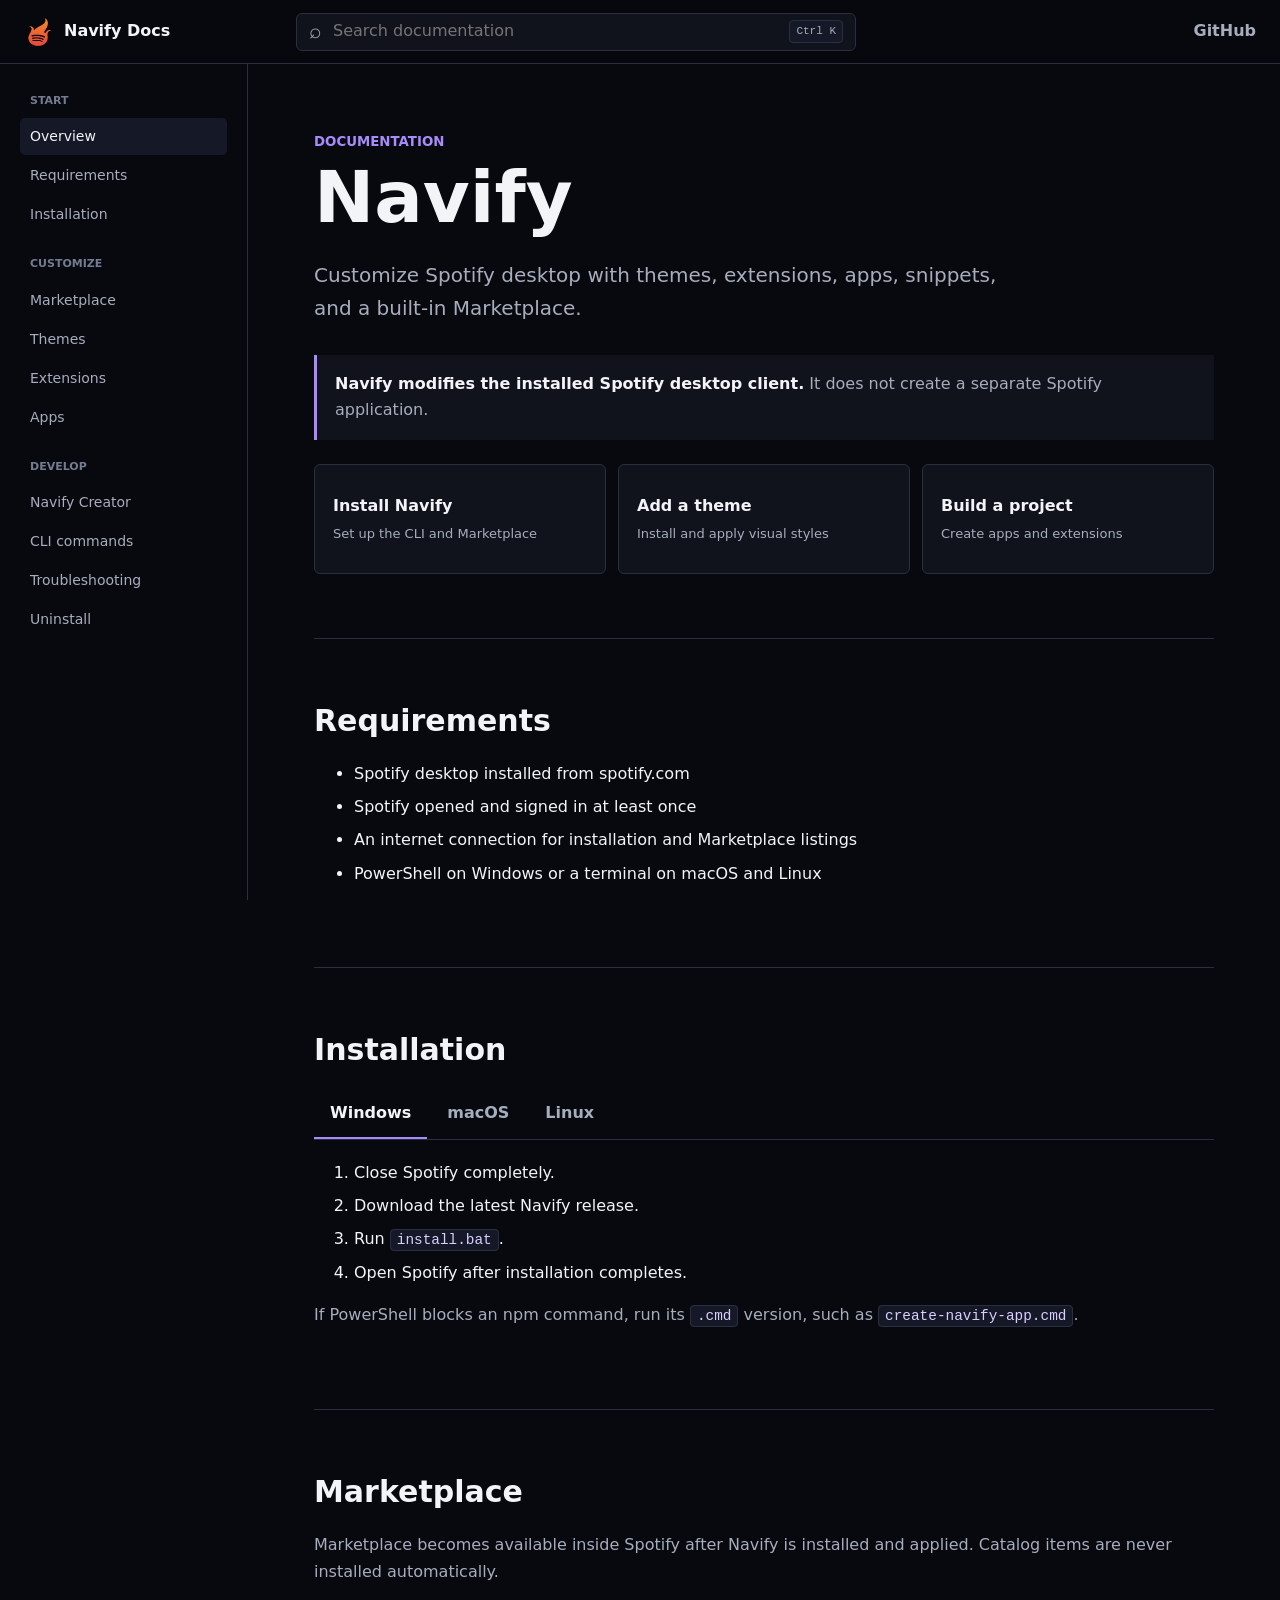
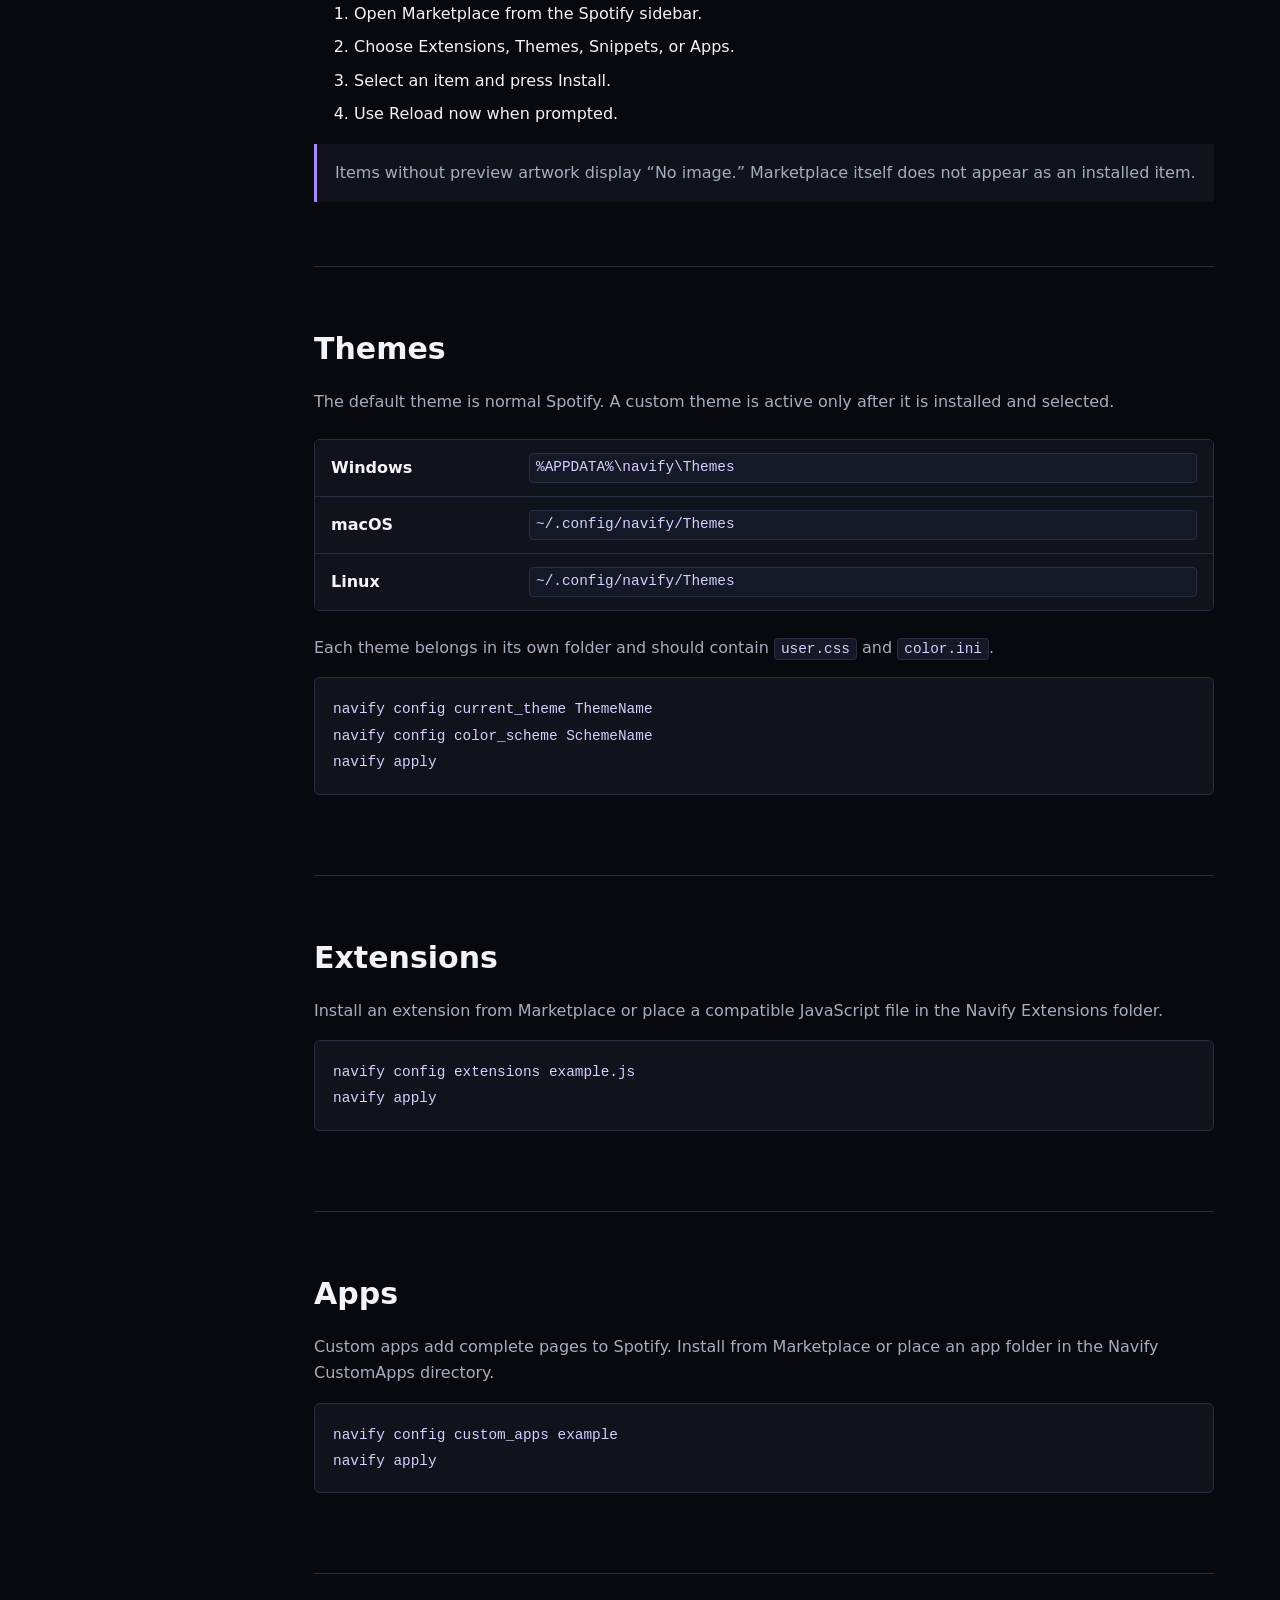
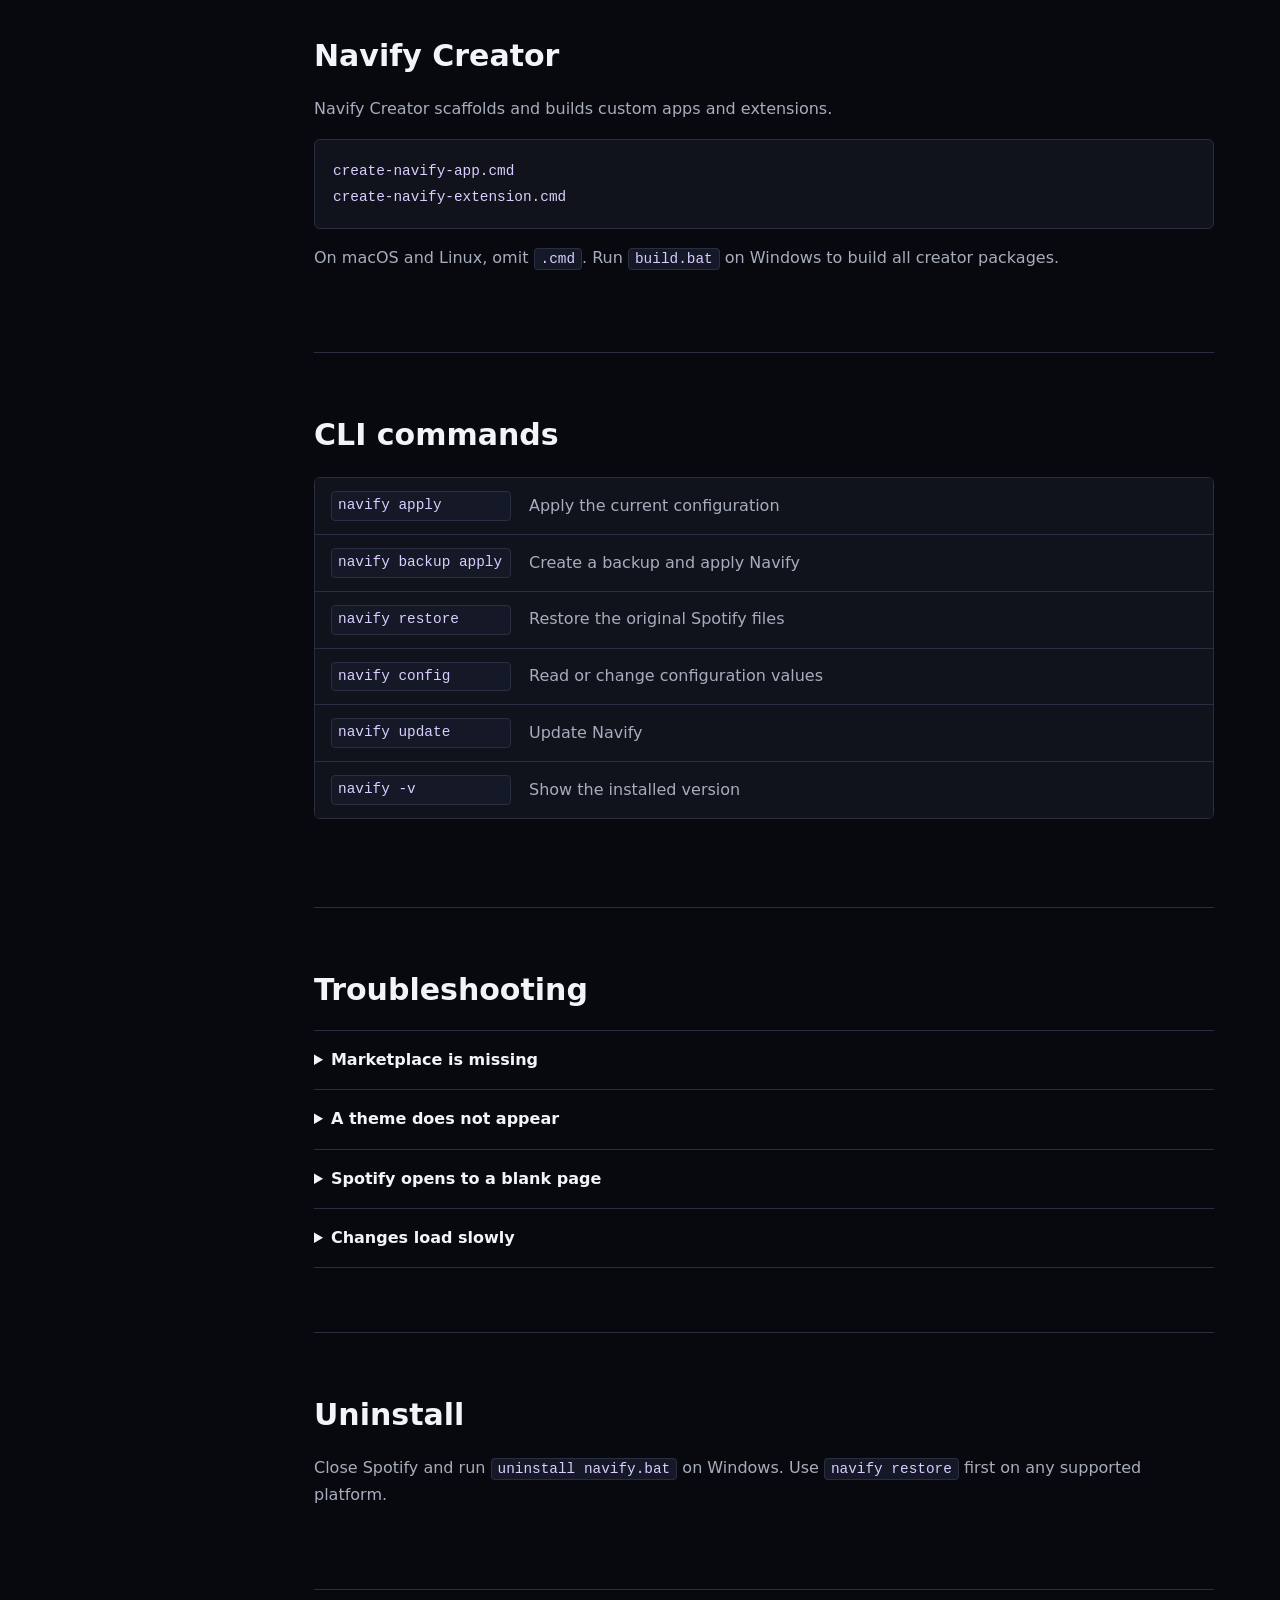
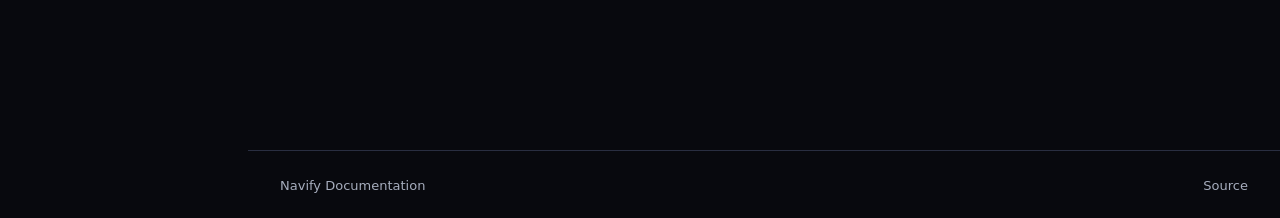
==== site/index.html @ 5b8eda57 "Initial Navify docs website" ====
<!doctype html>
<html lang="en">
<head>
  <meta charset="UTF-8">
  <meta name="viewport" content="width=device-width, initial-scale=1">
  <meta name="description" content="Official Navify documentation">
  <meta name="theme-color" content="#08090e">
  <title>Navify Docs</title>
  <link rel="icon" href="assets/logo.png">
  <link rel="stylesheet" href="styles.css">
  <script src="script.js" defer></script>
</head>
<body>
  <header>
    <button id="menu" aria-label="Open navigation" aria-expanded="false">☰</button>
    <a class="brand" href="#overview"><img src="assets/logo.png" alt="" width="30" height="30">Navify Docs</a>
    <label class="search"><span>⌕</span><input id="search" type="search" placeholder="Search documentation"><kbd>Ctrl K</kbd></label>
    <a class="github" href="https://github.com/Navify/navify-cli">GitHub</a>
  </header>
  <aside>
    <nav>
      <b>Start</b>
      <a href="#overview">Overview</a>
      <a href="#requirements">Requirements</a>
      <a href="#installation">Installation</a>
      <b>Customize</b>
      <a href="#marketplace">Marketplace</a>
      <a href="#themes">Themes</a>
      <a href="#extensions">Extensions</a>
      <a href="#apps">Apps</a>
      <b>Develop</b>
      <a href="#creator">Navify Creator</a>
      <a href="#commands">CLI commands</a>
      <a href="#troubleshooting">Troubleshooting</a>
      <a href="#uninstall">Uninstall</a>
    </nav>
  </aside>
  <main>
    <section id="overview" data-search="overview navify spotify customize introduction">
      <small>DOCUMENTATION</small>
      <h1>Navify</h1>
      <p class="lead">Customize Spotify desktop with themes, extensions, apps, snippets, and a built-in Marketplace.</p>
      <div class="note"><strong>Navify modifies the installed Spotify desktop client.</strong> It does not create a separate Spotify application.</div>
      <div class="quick">
        <a href="#installation"><strong>Install Navify</strong><span>Set up the CLI and Marketplace</span></a>
        <a href="#themes"><strong>Add a theme</strong><span>Install and apply visual styles</span></a>
        <a href="#creator"><strong>Build a project</strong><span>Create apps and extensions</span></a>
      </div>
    </section>
    <section id="requirements" data-search="requirements spotify desktop windows macos linux">
      <h2>Requirements</h2>
      <ul>
        <li>Spotify desktop installed from spotify.com</li>
        <li>Spotify opened and signed in at least once</li>
        <li>An internet connection for installation and Marketplace listings</li>
        <li>PowerShell on Windows or a terminal on macOS and Linux</li>
      </ul>
    </section>
    <section id="installation" data-search="installation setup windows macos linux powershell">
      <h2>Installation</h2>
      <div class="tabs">
        <div class="tab-buttons">
          <button class="active" data-tab="windows">Windows</button>
          <button data-tab="macos">macOS</button>
          <button data-tab="linux">Linux</button>
        </div>
        <div class="panel active" data-panel="windows">
          <ol><li>Close Spotify completely.</li><li>Download the latest Navify release.</li><li>Run <code>install.bat</code>.</li><li>Open Spotify after installation completes.</li></ol>
          <p>If PowerShell blocks an npm command, run its <code>.cmd</code> version, such as <code>create-navify-app.cmd</code>.</p>
        </div>
        <div class="panel" data-panel="macos">
          <ol><li>Close Spotify completely.</li><li>Open Terminal in the Navify folder.</li><li>Run <code>chmod +x install.sh</code>.</li><li>Run <code>./install.sh</code> and reopen Spotify.</li></ol>
        </div>
        <div class="panel" data-panel="linux">
          <ol><li>Close Spotify completely.</li><li>Open a terminal in the Navify folder.</li><li>Run <code>chmod +x install.sh</code>.</li><li>Run <code>./install.sh</code> and reopen Spotify.</li></ol>
        </div>
      </div>
    </section>
    <section id="marketplace" data-search="marketplace install themes snippets apps extensions reload">
      <h2>Marketplace</h2>
      <p>Marketplace becomes available inside Spotify after Navify is installed and applied. Catalog items are never installed automatically.</p>
      <ol><li>Open Marketplace from the Spotify sidebar.</li><li>Choose Extensions, Themes, Snippets, or Apps.</li><li>Select an item and press Install.</li><li>Use Reload now when prompted.</li></ol>
      <div class="note">Items without preview artwork display “No image.” Marketplace itself does not appear as an installed item.</div>
    </section>
    <section id="themes" data-search="themes folder path roaming config scheme apply default spotify">
      <h2>Themes</h2>
      <p>The default theme is normal Spotify. A custom theme is active only after it is installed and selected.</p>
      <div class="table">
        <div><strong>Windows</strong><code>%APPDATA%\navify\Themes</code></div>
        <div><strong>macOS</strong><code>~/.config/navify/Themes</code></div>
        <div><strong>Linux</strong><code>~/.config/navify/Themes</code></div>
      </div>
      <p>Each theme belongs in its own folder and should contain <code>user.css</code> and <code>color.ini</code>.</p>
      <pre><code>navify config current_theme ThemeName
navify config color_scheme SchemeName
navify apply</code></pre>
    </section>
    <section id="extensions" data-search="extensions javascript install config">
      <h2>Extensions</h2>
      <p>Install an extension from Marketplace or place a compatible JavaScript file in the Navify Extensions folder.</p>
      <pre><code>navify config extensions example.js
navify apply</code></pre>
    </section>
    <section id="apps" data-search="custom apps applications install marketplace folder">
      <h2>Apps</h2>
      <p>Custom apps add complete pages to Spotify. Install from Marketplace or place an app folder in the Navify CustomApps directory.</p>
      <pre><code>navify config custom_apps example
navify apply</code></pre>
    </section>
    <section id="creator" data-search="creator create app extension build bat npm">
      <h2>Navify Creator</h2>
      <p>Navify Creator scaffolds and builds custom apps and extensions.</p>
      <pre><code>create-navify-app.cmd
create-navify-extension.cmd</code></pre>
      <p>On macOS and Linux, omit <code>.cmd</code>. Run <code>build.bat</code> on Windows to build all creator packages.</p>
    </section>
    <section id="commands" data-search="commands cli apply backup restore config update">
      <h2>CLI commands</h2>
      <div class="table">
        <div><code>navify apply</code><span>Apply the current configuration</span></div>
        <div><code>navify backup apply</code><span>Create a backup and apply Navify</span></div>
        <div><code>navify restore</code><span>Restore the original Spotify files</span></div>
        <div><code>navify config</code><span>Read or change configuration values</span></div>
        <div><code>navify update</code><span>Update Navify</span></div>
        <div><code>navify -v</code><span>Show the installed version</span></div>
      </div>
    </section>
    <section id="troubleshooting" data-search="troubleshooting fix missing blank slow theme reload">
      <h2>Troubleshooting</h2>
      <details><summary>Marketplace is missing</summary><p>Close Spotify, run <code>marketplace.bat</code>, choose Enable, and reopen Spotify after Navify applies.</p></details>
      <details><summary>A theme does not appear</summary><p>Confirm it has its own folder containing <code>user.css</code> and <code>color.ini</code>, then reload Marketplace.</p></details>
      <details><summary>Spotify opens to a blank page</summary><p>Run <code>navify restore</code>, update Spotify, open it once, close it, and install Navify again.</p></details>
      <details><summary>Changes load slowly</summary><p>Disable unused apps, extensions, and animated themes, then apply Navify again.</p></details>
    </section>
    <section id="uninstall" data-search="uninstall remove restore">
      <h2>Uninstall</h2>
      <p>Close Spotify and run <code>uninstall navify.bat</code> on Windows. Use <code>navify restore</code> first on any supported platform.</p>
    </section>
    <div id="empty" hidden><h2>No results</h2><p>Try a different search term.</p></div>
  </main>
  <footer><span>Navify Documentation</span><a href="https://github.com/Navify/docs">Source</a></footer>
</body>
</html>
---- site/styles.css ----
:root{color-scheme:dark;--bg:#08090e;--panel:#10131c;--soft:#151927;--border:#292e41;--text:#f3f4f8;--muted:#a6adbd;--violet:#a78bfa;--blue:#60a5fa;--top:64px;--side:248px;font-family:Inter,ui-sans-serif,system-ui,-apple-system,"Segoe UI",sans-serif}
*{box-sizing:border-box}html{scroll-behavior:smooth;scroll-padding-top:96px}body{margin:0;background:var(--bg);color:var(--text);font-size:16px;line-height:1.65}a{color:inherit}
header{position:fixed;inset:0 0 auto;z-index:20;height:var(--top);display:grid;grid-template-columns:var(--side) minmax(240px,560px) auto;align-items:center;gap:24px;padding:0 24px;border-bottom:1px solid var(--border);background:rgba(8,9,14,.96)}
.brand{display:flex;align-items:center;gap:10px;font-weight:750;text-decoration:none}.brand img{border-radius:50%}.search{height:38px;display:flex;align-items:center;gap:9px;padding:0 12px;border:1px solid var(--border);border-radius:6px;background:var(--panel)}.search:focus-within{border-color:var(--violet)}.search input{min-width:0;flex:1;border:0;outline:0;color:var(--text);background:transparent;font:inherit}.search span{color:var(--muted);font-size:21px}kbd{padding:1px 6px;border:1px solid var(--border);border-radius:4px;color:var(--muted);background:var(--soft);font-size:11px}.github{justify-self:end;color:var(--muted);text-decoration:none;font-weight:650}.github:hover{color:var(--text)}#menu{display:none;width:38px;height:38px;border:1px solid var(--border);border-radius:6px;color:var(--text);background:var(--panel)}
aside{position:fixed;inset:var(--top) auto 0 0;width:var(--side);overflow-y:auto;padding:28px 20px;border-right:1px solid var(--border);background:var(--bg)}nav{display:grid;gap:2px}nav b{margin:20px 10px 6px;color:#747c91;font-size:11px;text-transform:uppercase}nav b:first-child{margin-top:0}nav a{padding:7px 10px;border-radius:5px;color:var(--muted);text-decoration:none;font-size:14px}nav a:hover,nav a.active{color:var(--text);background:var(--soft)}
main{width:min(900px,calc(100% - var(--side) - 48px));margin-left:max(calc(var(--side) + 24px),calc((100% + var(--side) - 900px)/2));padding:128px 0 96px}section{padding-bottom:64px;border-bottom:1px solid var(--border);margin-bottom:64px}section[hidden]{display:none}h1,h2{line-height:1.2;letter-spacing:0}h1{margin:0 0 18px;font-size:clamp(44px,7vw,72px)}h2{margin:0 0 22px;font-size:30px}p{color:var(--muted)}small{color:var(--violet);font-weight:750}.lead{max-width:720px;margin:8px 0 30px;font-size:20px}.note{padding:16px 18px;border-left:3px solid var(--violet);background:var(--panel);color:var(--muted)}.note strong{color:var(--text)}
.quick{display:grid;grid-template-columns:repeat(3,minmax(0,1fr));gap:12px;margin-top:24px}.quick a{min-height:110px;display:flex;flex-direction:column;justify-content:center;padding:18px;border:1px solid var(--border);border-radius:6px;background:var(--panel);text-decoration:none}.quick a:hover{border-color:var(--violet)}.quick span{margin-top:4px;color:var(--muted);font-size:13px}li{margin:7px 0}
.tab-buttons{display:flex;gap:4px;margin-bottom:20px;border-bottom:1px solid var(--border)}.tab-buttons button{padding:10px 16px;border:0;border-bottom:2px solid transparent;color:var(--muted);background:transparent;font:inherit;font-weight:650;cursor:pointer}.tab-buttons button.active{border-color:var(--violet);color:var(--text)}.panel{display:none}.panel.active{display:block}
code{padding:2px 6px;border:1px solid var(--border);border-radius:4px;color:#d9ceff;background:var(--soft);font-family:"Cascadia Code","SFMono-Regular",Consolas,monospace;font-size:.9em}pre{overflow-x:auto;padding:18px;border:1px solid var(--border);border-radius:6px;background:var(--panel)}pre code{padding:0;border:0;background:transparent}.table{display:grid;margin:24px 0;border:1px solid var(--border);border-radius:6px;overflow:hidden}.table div{display:grid;grid-template-columns:180px minmax(0,1fr);gap:18px;align-items:center;padding:13px 16px;background:var(--panel)}.table div+div{border-top:1px solid var(--border)}.table span{color:var(--muted)}details{border-top:1px solid var(--border)}details:last-of-type{border-bottom:1px solid var(--border)}summary{padding:16px 0;cursor:pointer;font-weight:650}details p{margin:0 0 18px}footer{display:flex;justify-content:space-between;margin-left:var(--side);padding:24px 32px;border-top:1px solid var(--border);color:var(--muted);font-size:13px}footer a{text-decoration:none}
@media(max-width:760px){header{grid-template-columns:auto 1fr;gap:12px;padding:0 14px}.brand,.github,.search kbd{display:none}#menu{display:block}.search{grid-column:2}aside{z-index:15;width:min(82vw,300px);transform:translateX(-100%);transition:transform .2s;box-shadow:12px 0 30px rgba(0,0,0,.35)}aside.open{transform:translateX(0)}main{width:min(100% - 30px,900px);margin:0 auto;padding-top:104px}.quick{grid-template-columns:1fr}.table div{grid-template-columns:1fr;gap:6px}footer{margin-left:0}}
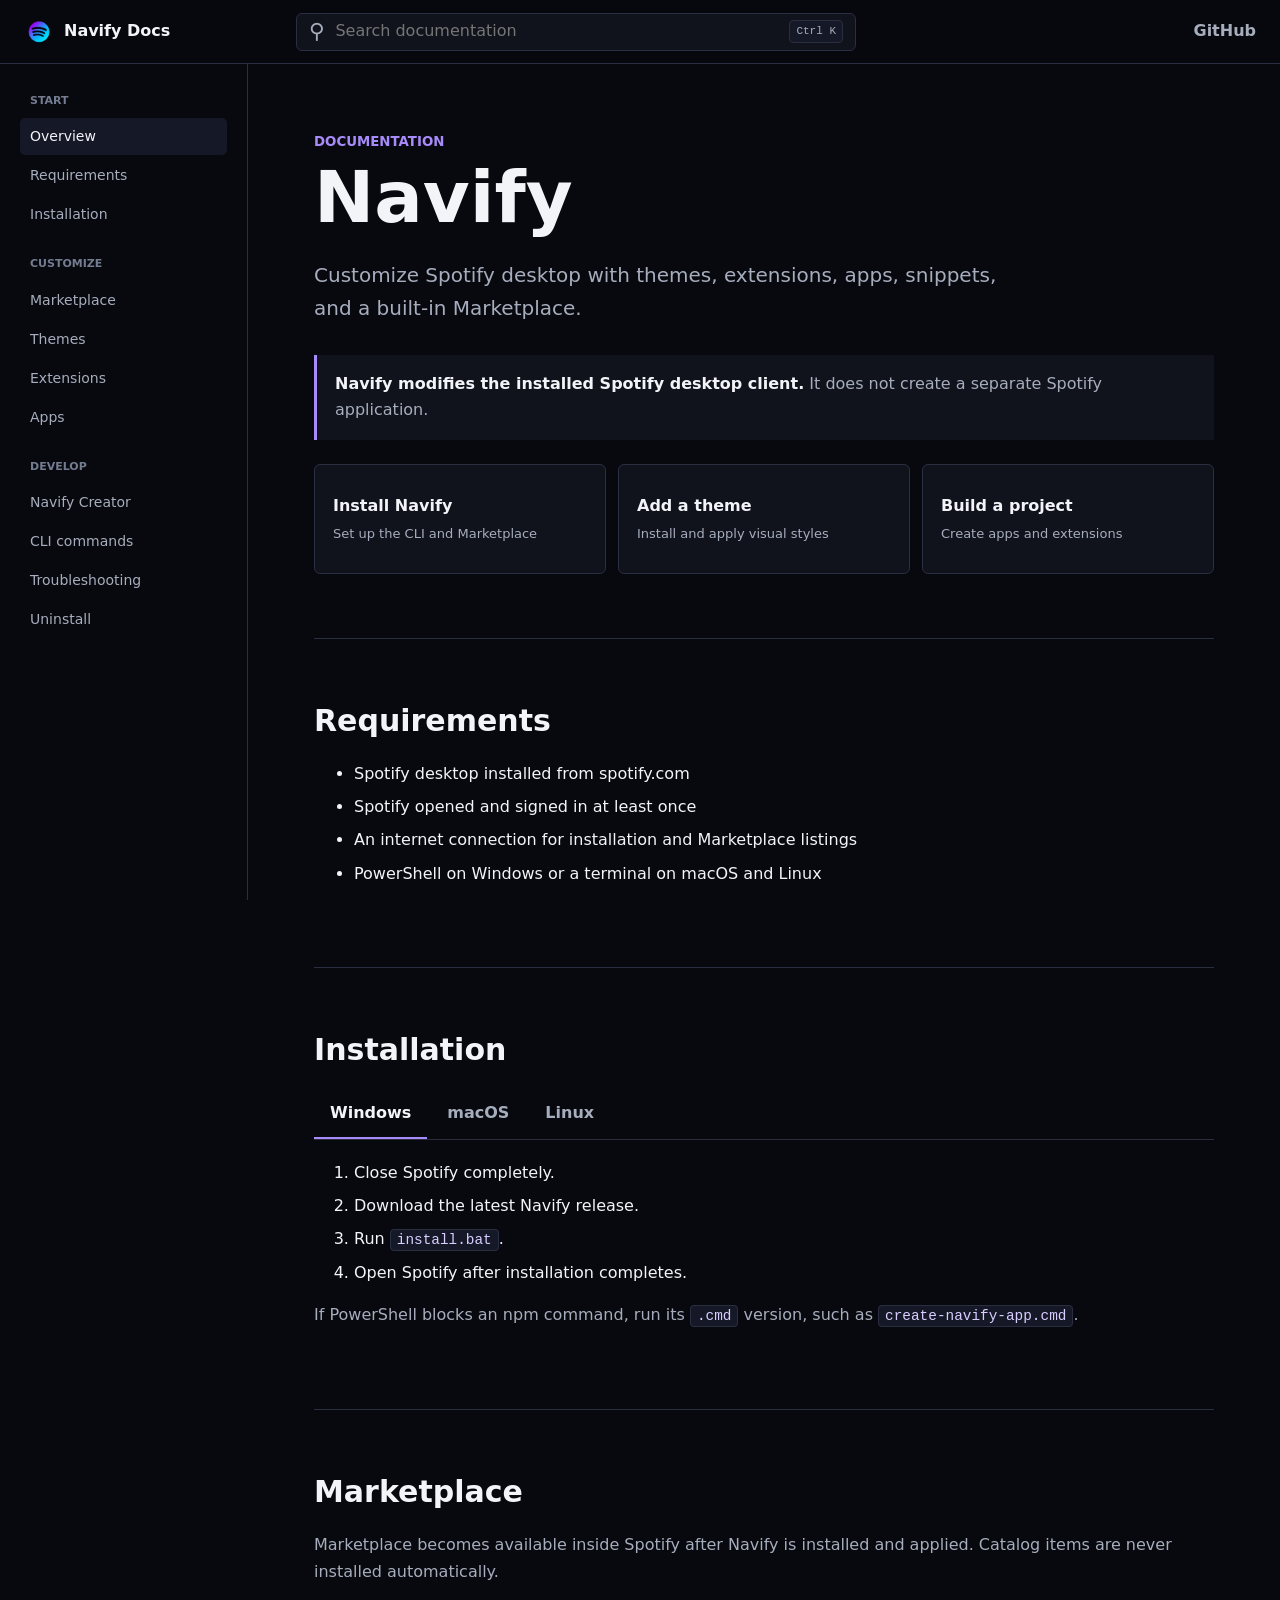
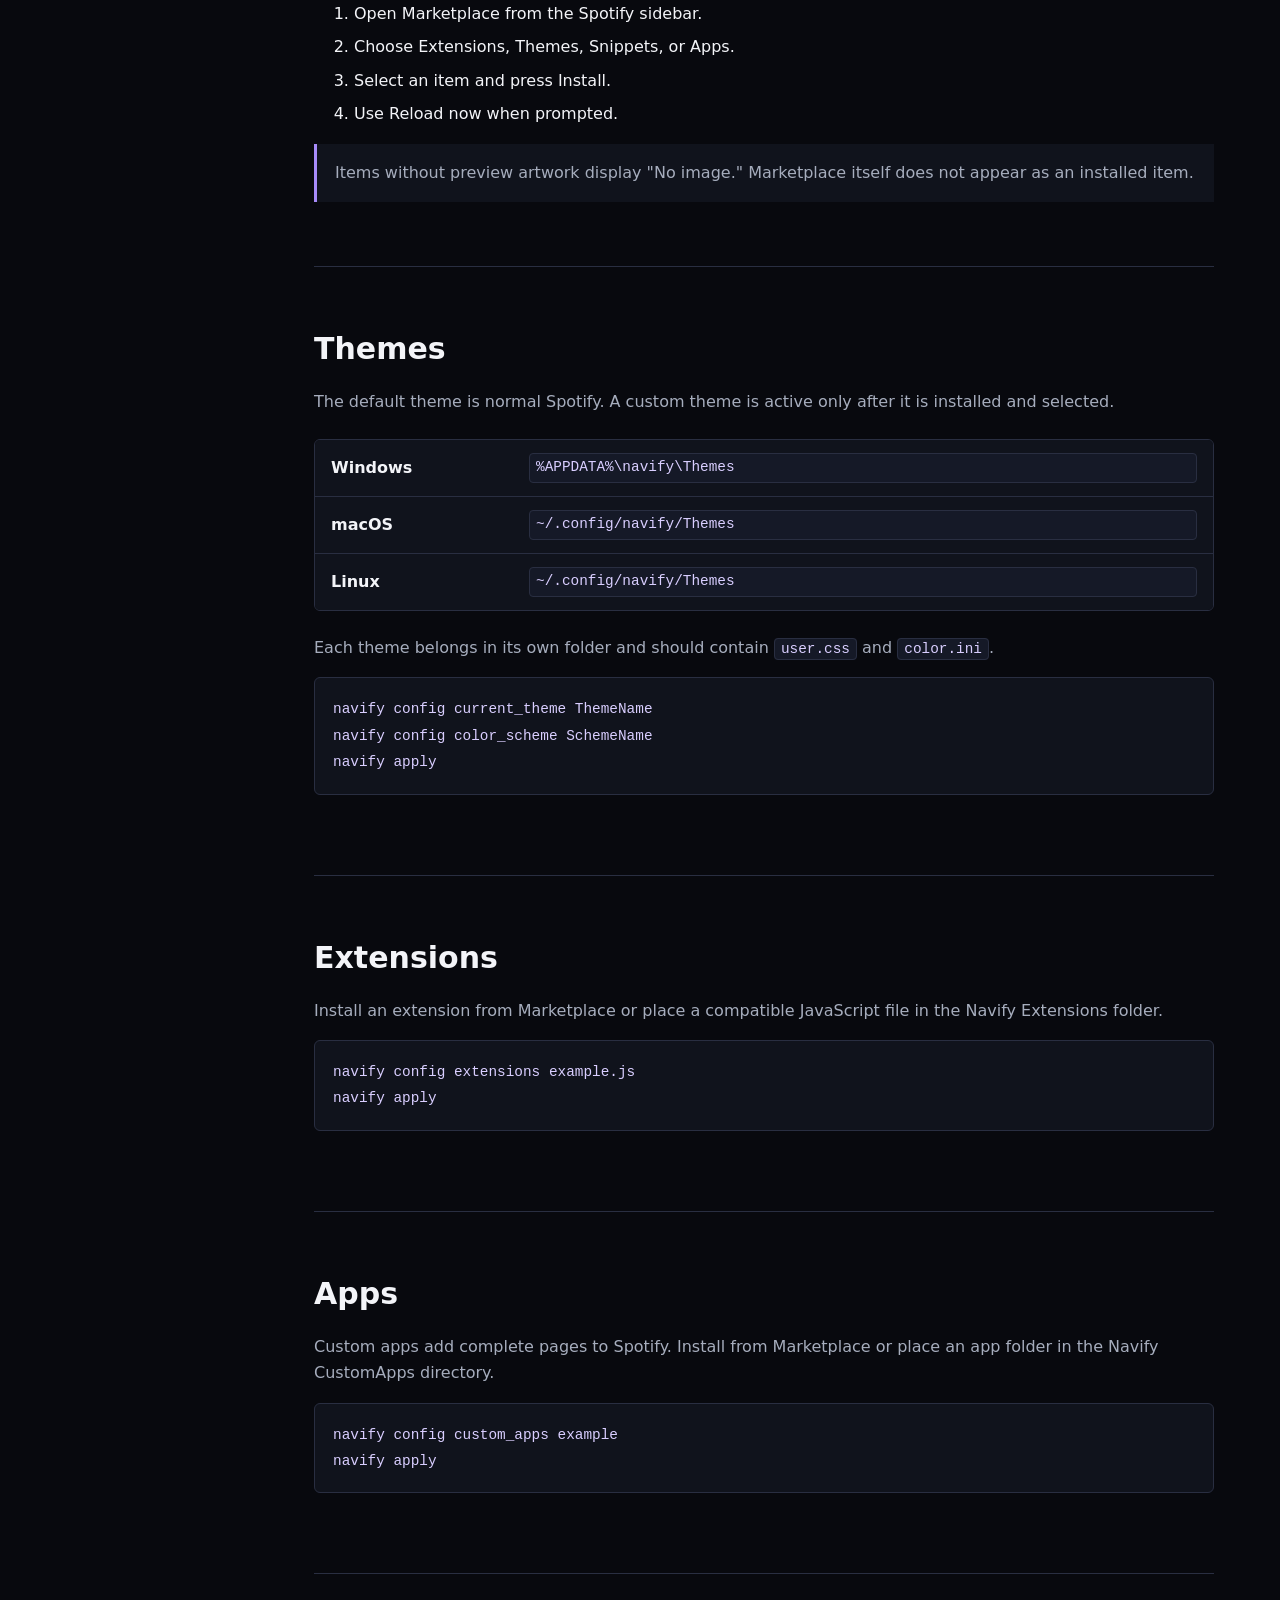
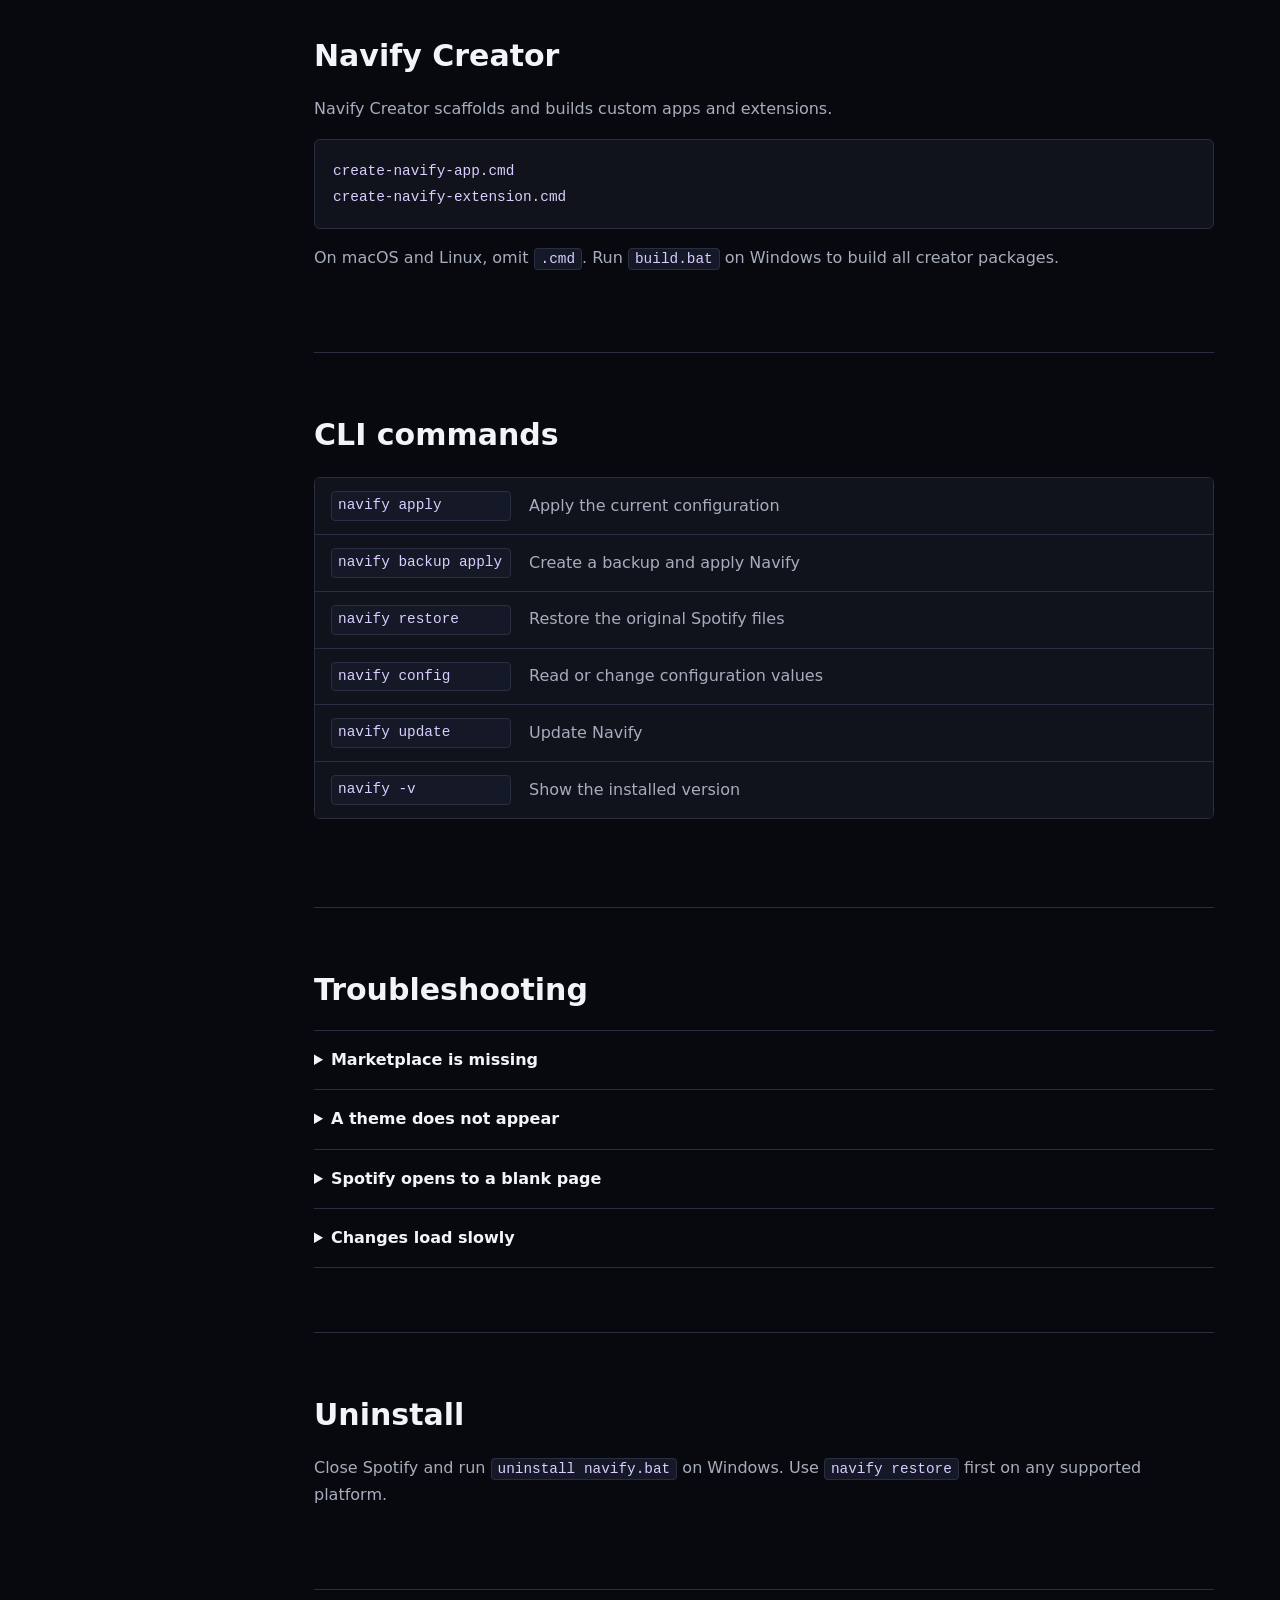
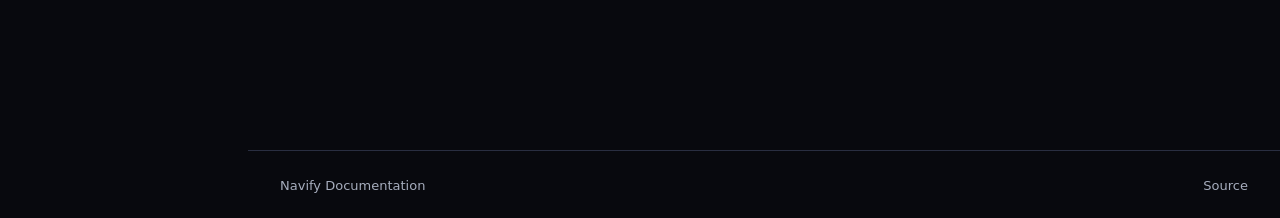
==== commit 98d81f96: "Standardize docs repository branding" ====
--- a/site/index.html
+++ b/site/index.html
@@ -12,9 +12,9 @@
 </head>
 <body>
   <header>
-    <button id="menu" aria-label="Open navigation" aria-expanded="false">☰</button>
+    <button id="menu" aria-label="Open navigation" aria-expanded="false">&#9776;</button>
     <a class="brand" href="#overview"><img src="assets/logo.png" alt="" width="30" height="30">Navify Docs</a>
-    <label class="search"><span>⌕</span><input id="search" type="search" placeholder="Search documentation"><kbd>Ctrl K</kbd></label>
+    <label class="search"><span>&#9906;</span><input id="search" type="search" placeholder="Search documentation"><kbd>Ctrl K</kbd></label>
     <a class="github" href="https://github.com/Navify/navify-cli">GitHub</a>
   </header>
   <aside>
@@ -80,7 +80,7 @@
       <h2>Marketplace</h2>
       <p>Marketplace becomes available inside Spotify after Navify is installed and applied. Catalog items are never installed automatically.</p>
       <ol><li>Open Marketplace from the Spotify sidebar.</li><li>Choose Extensions, Themes, Snippets, or Apps.</li><li>Select an item and press Install.</li><li>Use Reload now when prompted.</li></ol>
-      <div class="note">Items without preview artwork display “No image.” Marketplace itself does not appear as an installed item.</div>
+      <div class="note">Items without preview artwork display "No image." Marketplace itself does not appear as an installed item.</div>
     </section>
     <section id="themes" data-search="themes folder path roaming config scheme apply default spotify">
       <h2>Themes</h2>
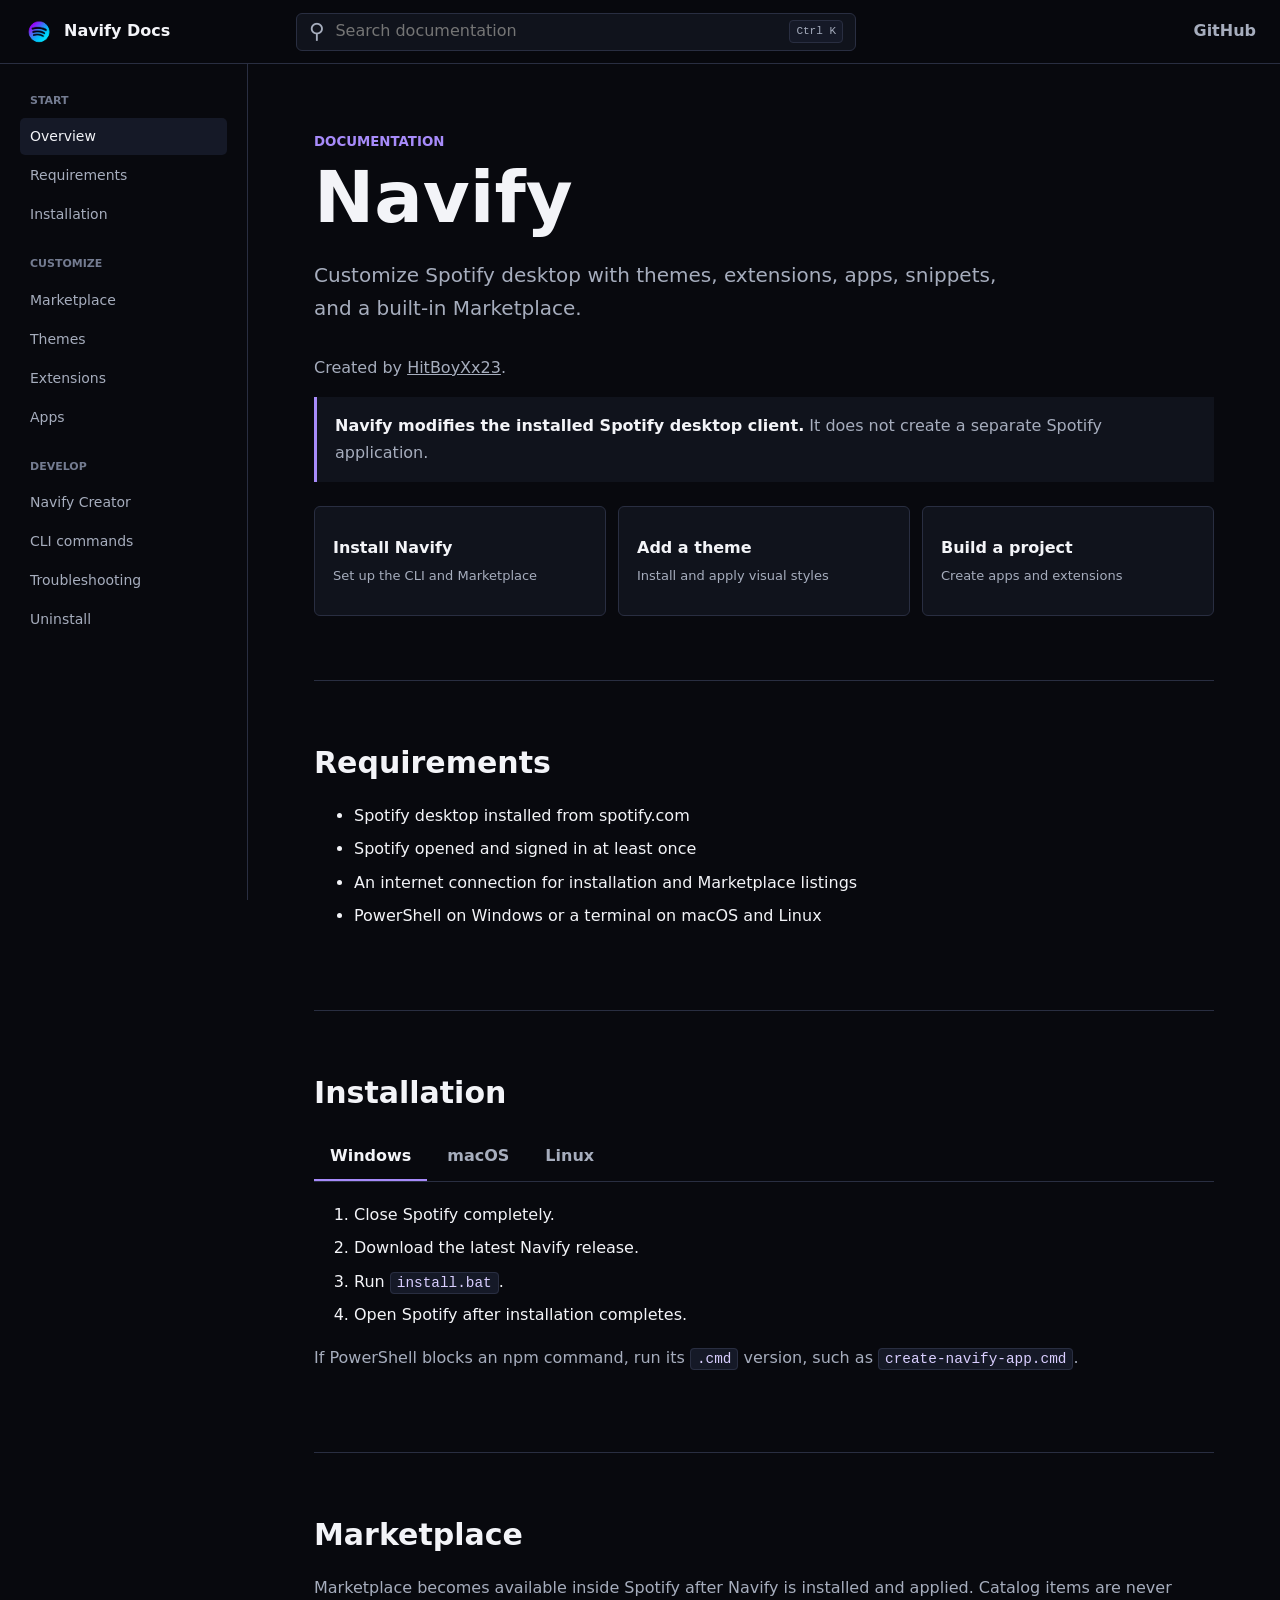
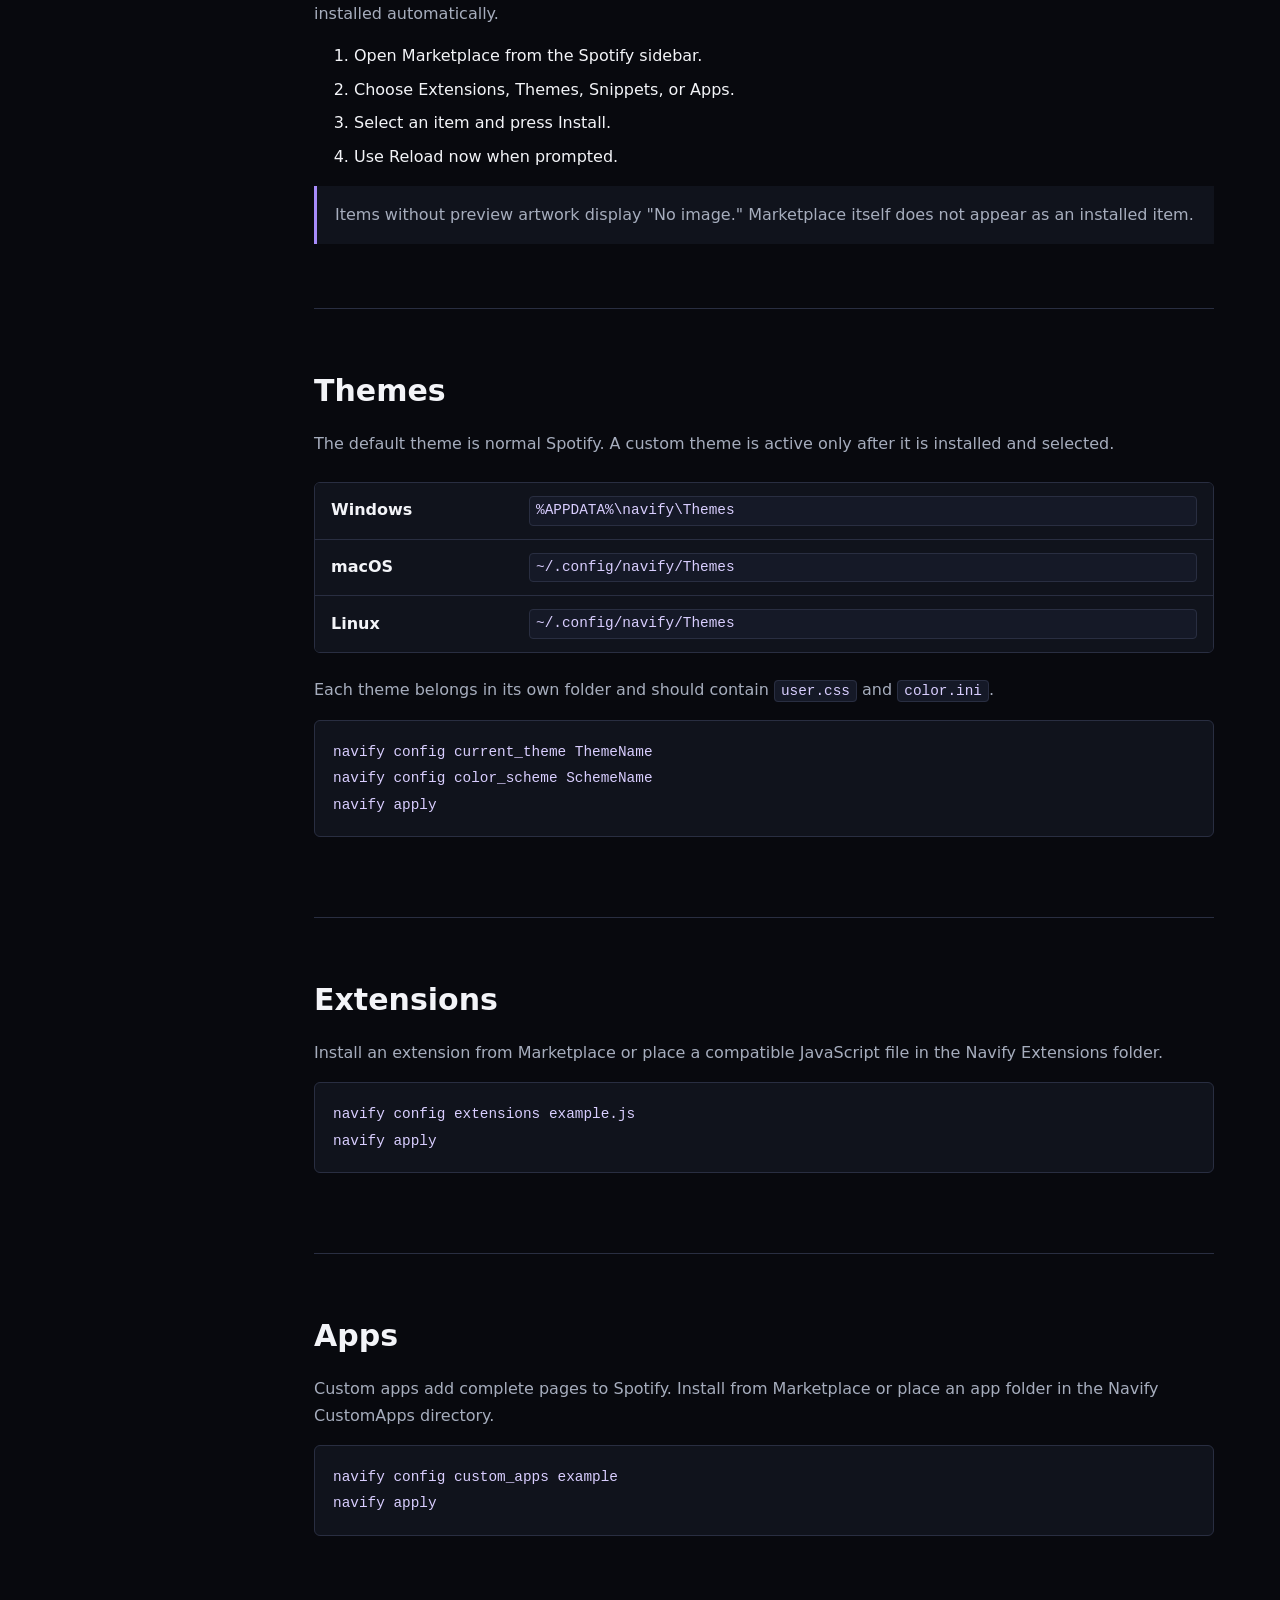
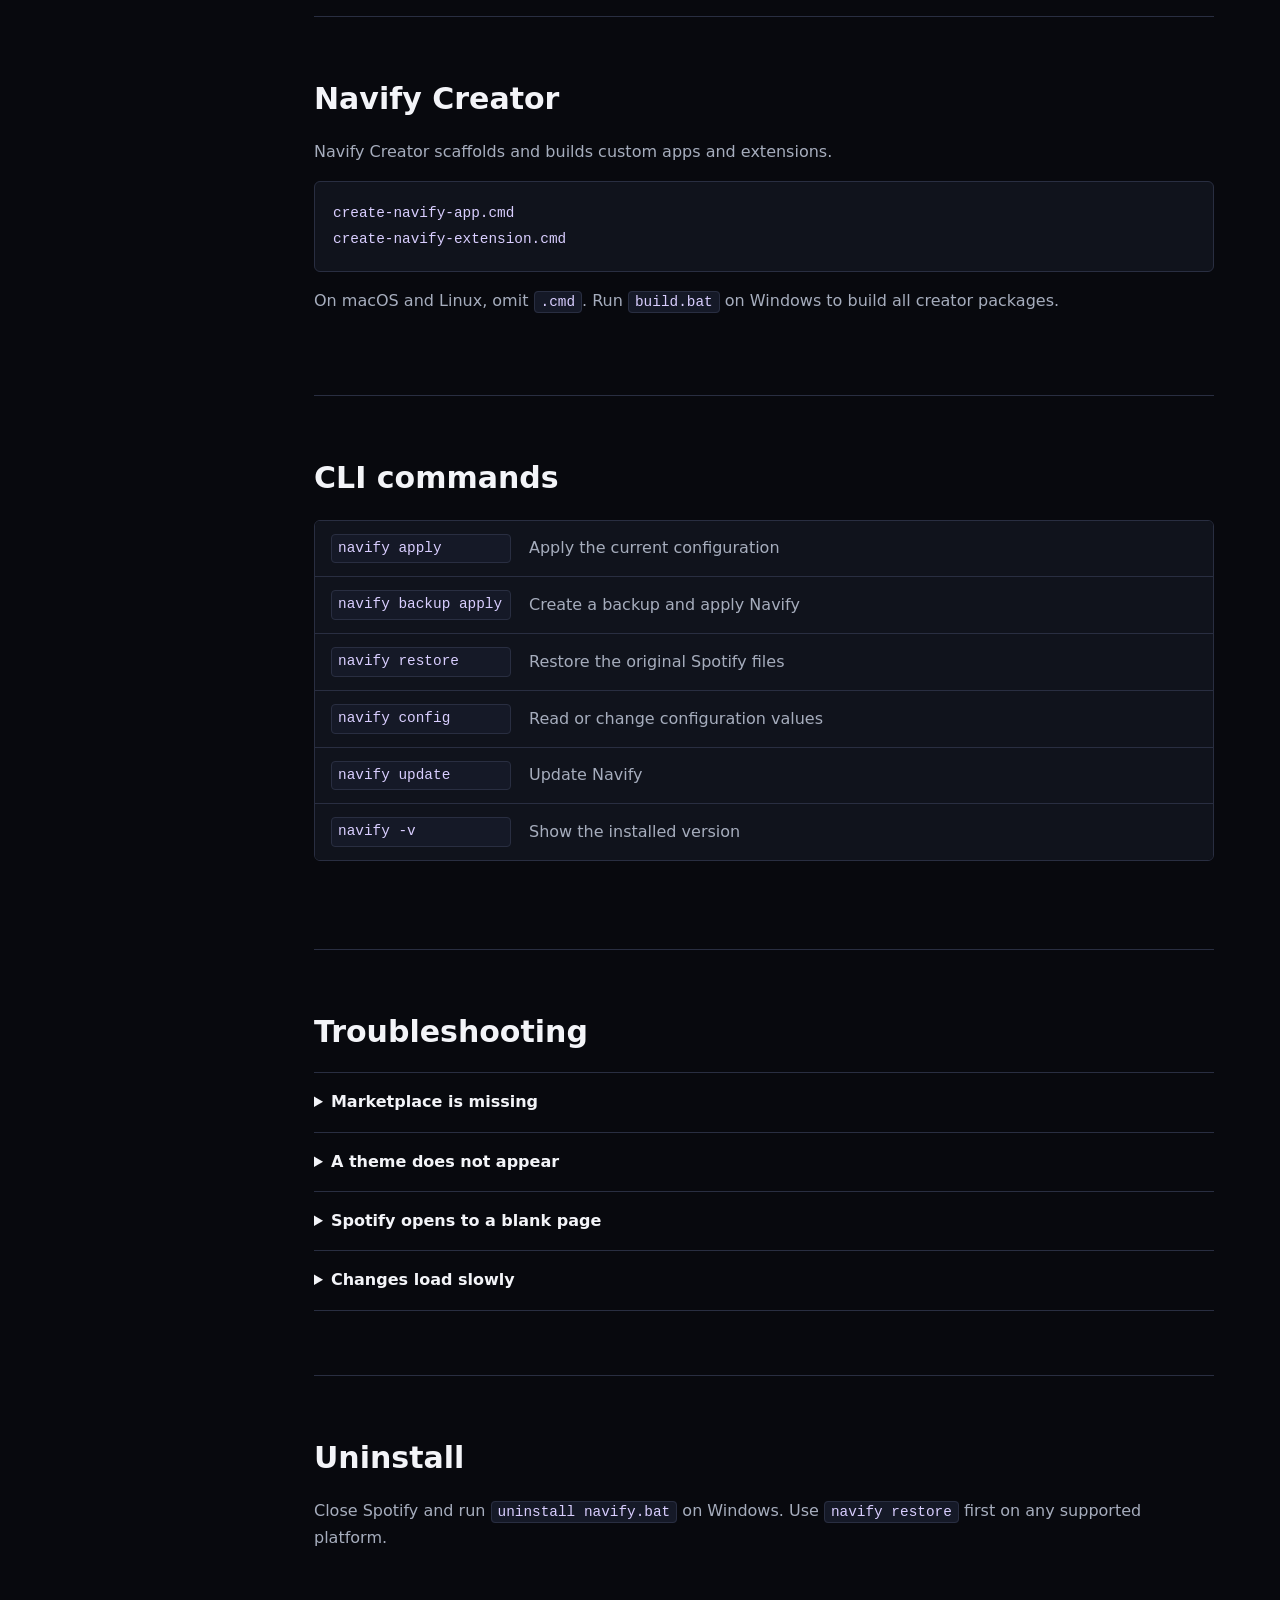
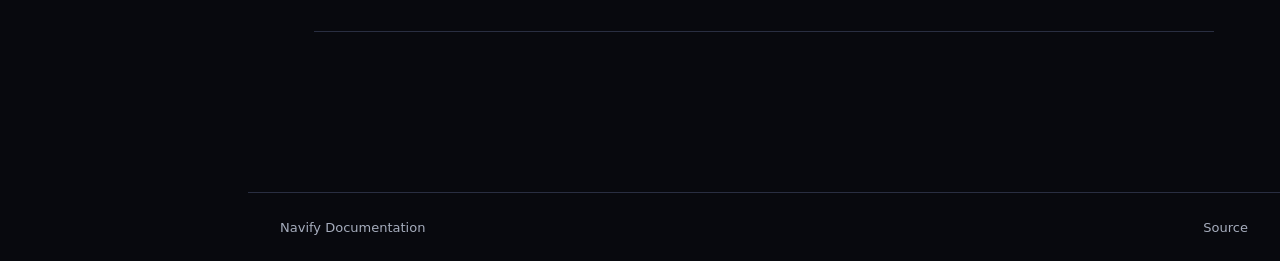
==== commit 7c39981a: "Add Navify creator attribution" ====
--- a/site/index.html
+++ b/site/index.html
@@ -40,6 +40,7 @@
       <small>DOCUMENTATION</small>
       <h1>Navify</h1>
       <p class="lead">Customize Spotify desktop with themes, extensions, apps, snippets, and a built-in Marketplace.</p>
+      <p>Created by <a href="https://github.com/HitBoyXx23">HitBoyXx23</a>.</p>
       <div class="note"><strong>Navify modifies the installed Spotify desktop client.</strong> It does not create a separate Spotify application.</div>
       <div class="quick">
         <a href="#installation"><strong>Install Navify</strong><span>Set up the CLI and Marketplace</span></a>
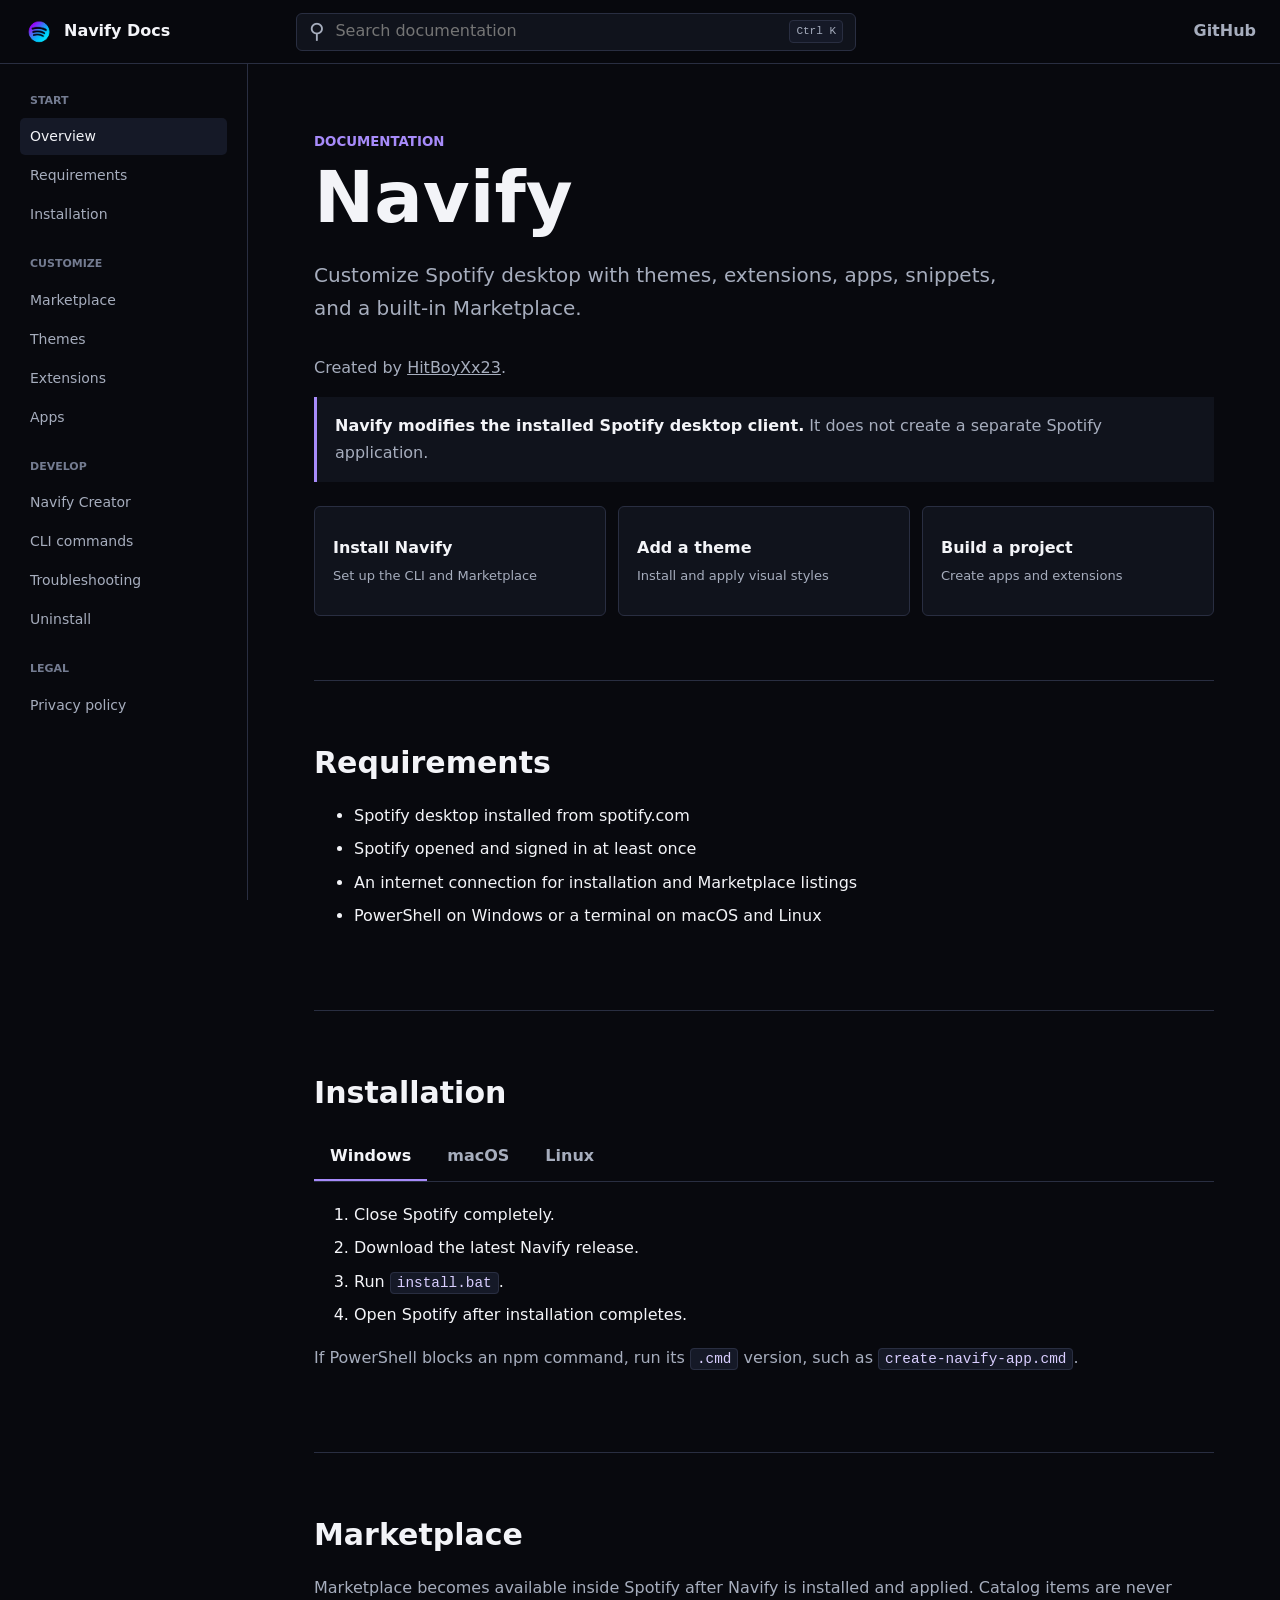
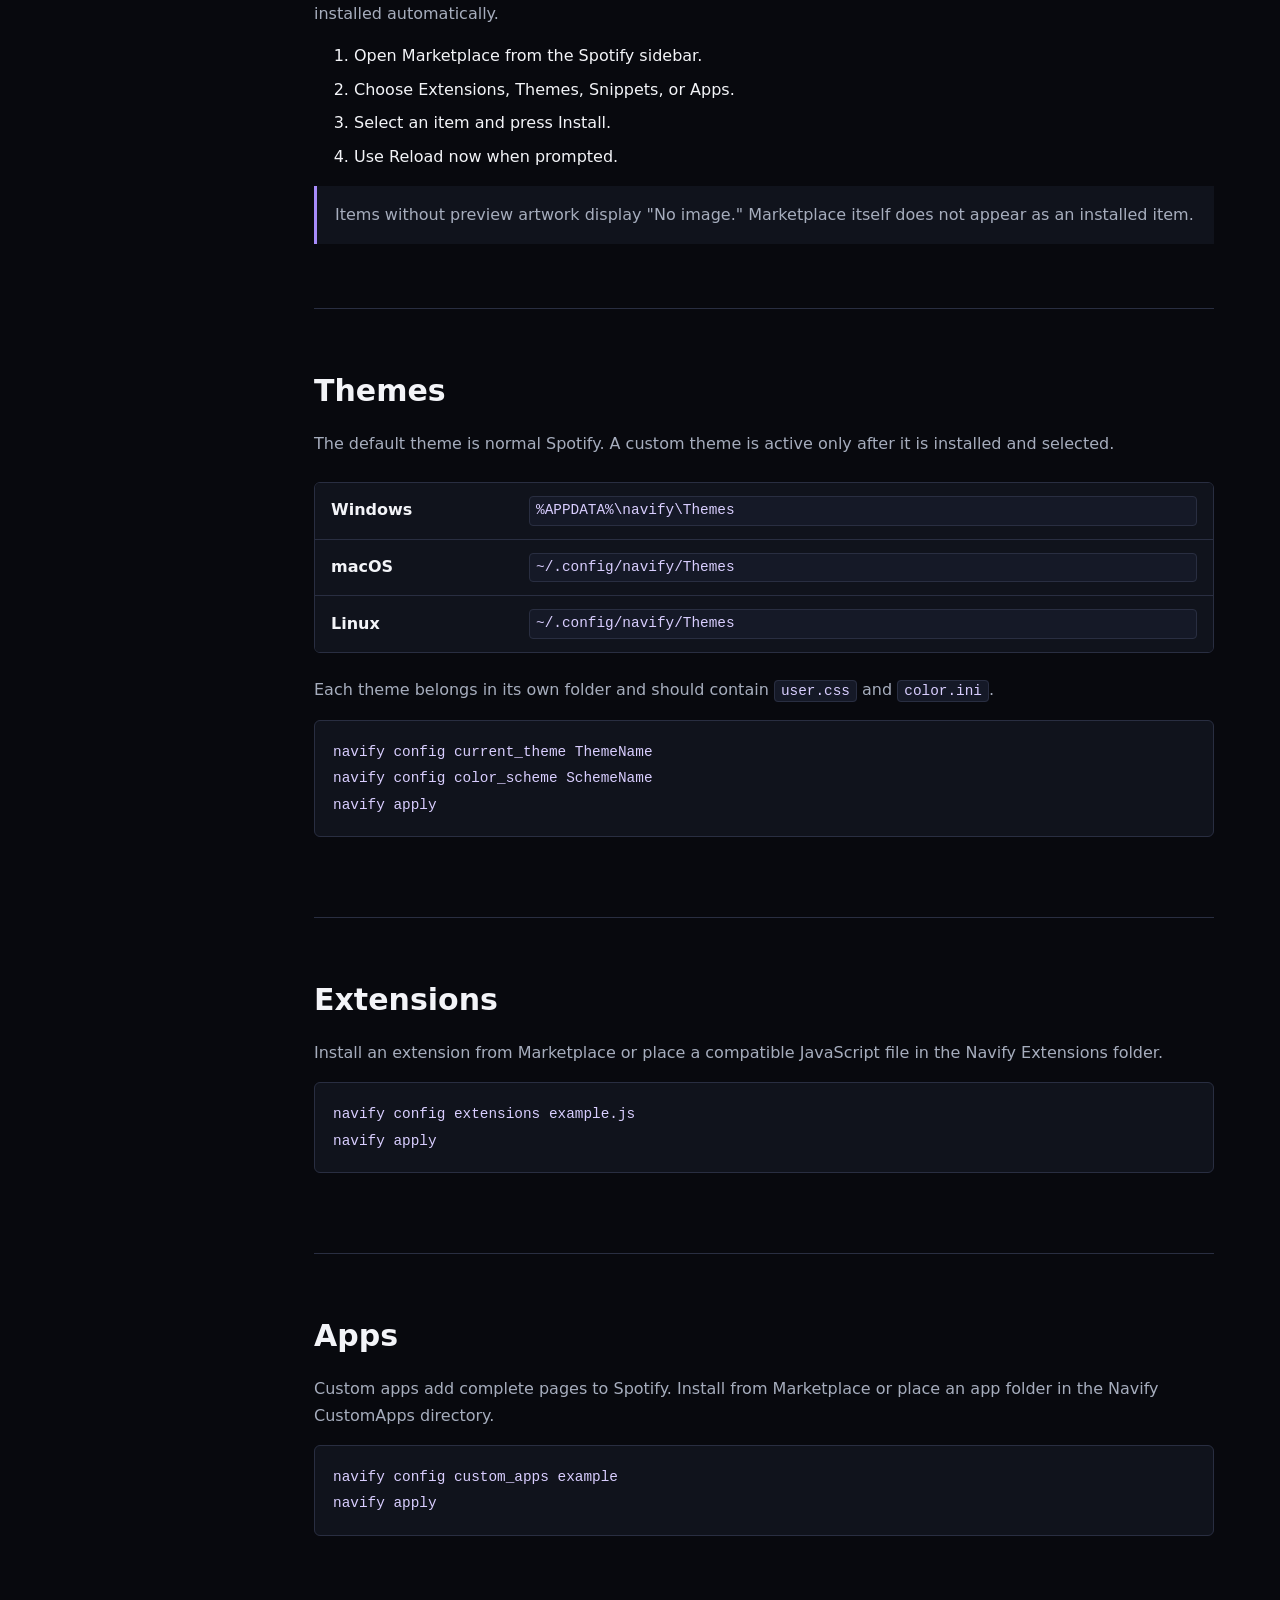
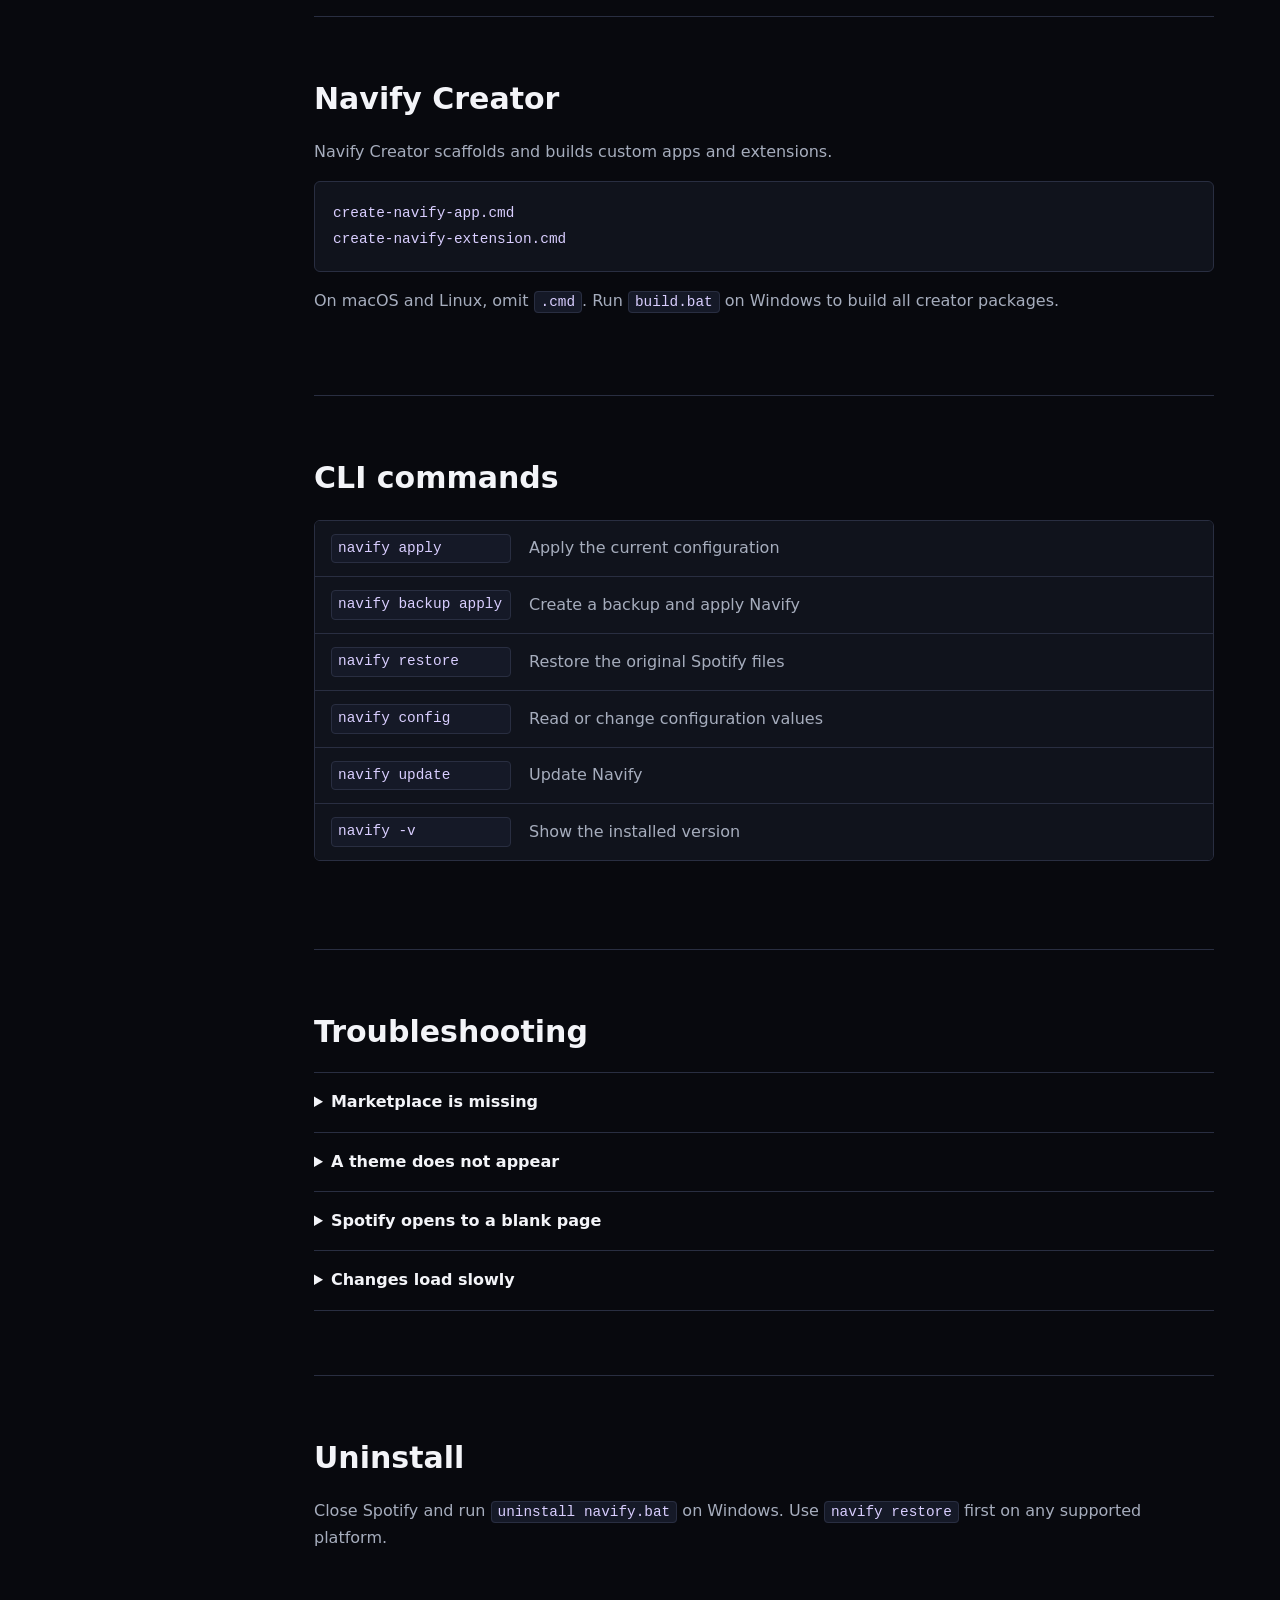
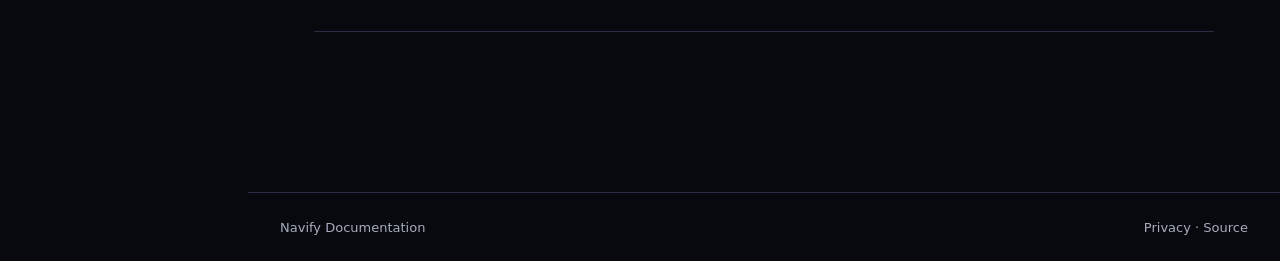
==== commit 318ff0a9: "Add browser extension privacy policy" ====
--- a/site/index.html
+++ b/site/index.html
@@ -33,6 +33,8 @@
       <a href="#commands">CLI commands</a>
       <a href="#troubleshooting">Troubleshooting</a>
       <a href="#uninstall">Uninstall</a>
+      <b>Legal</b>
+      <a href="privacy.html">Privacy policy</a>
     </nav>
   </aside>
   <main>
@@ -139,6 +141,6 @@
     </section>
     <div id="empty" hidden><h2>No results</h2><p>Try a different search term.</p></div>
   </main>
-  <footer><span>Navify Documentation</span><a href="https://github.com/Navify/docs">Source</a></footer>
+  <footer><span>Navify Documentation</span><span><a href="privacy.html">Privacy</a> &middot; <a href="https://github.com/Navify/docs">Source</a></span></footer>
 </body>
 </html>
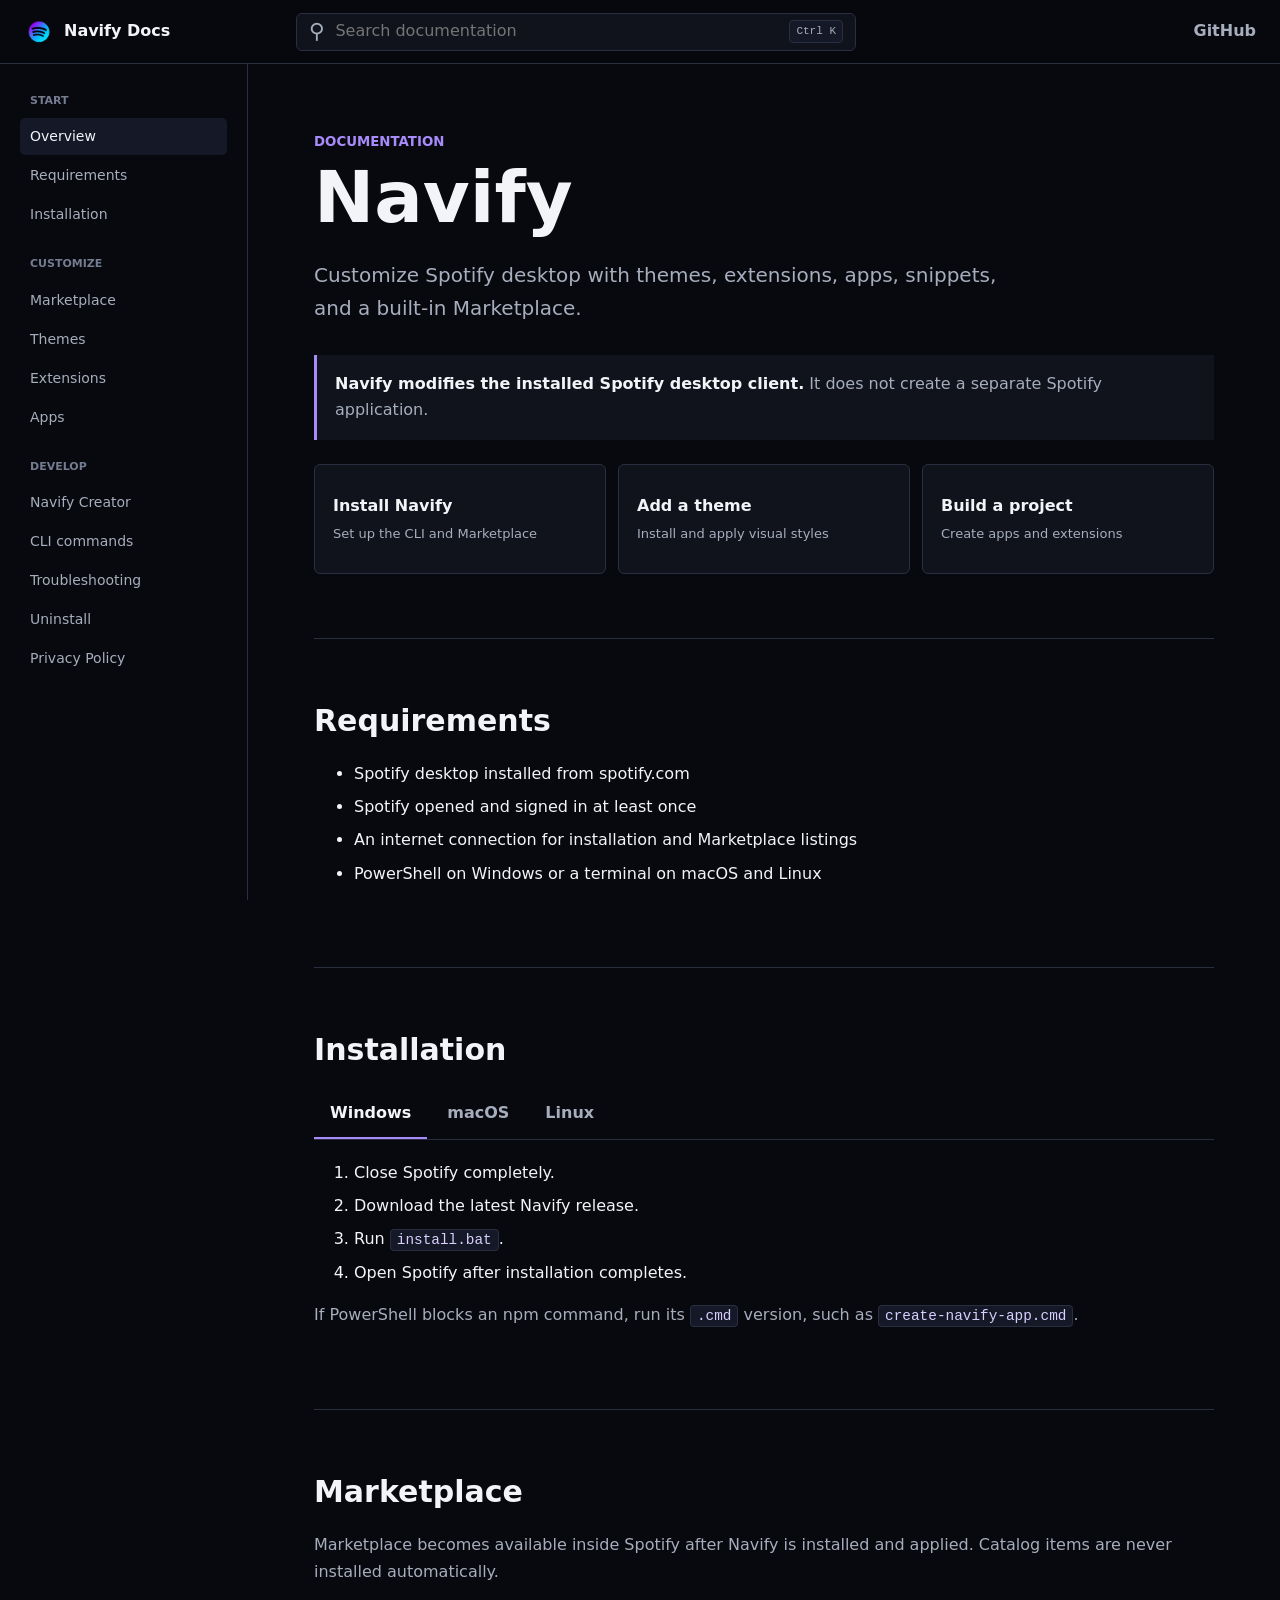
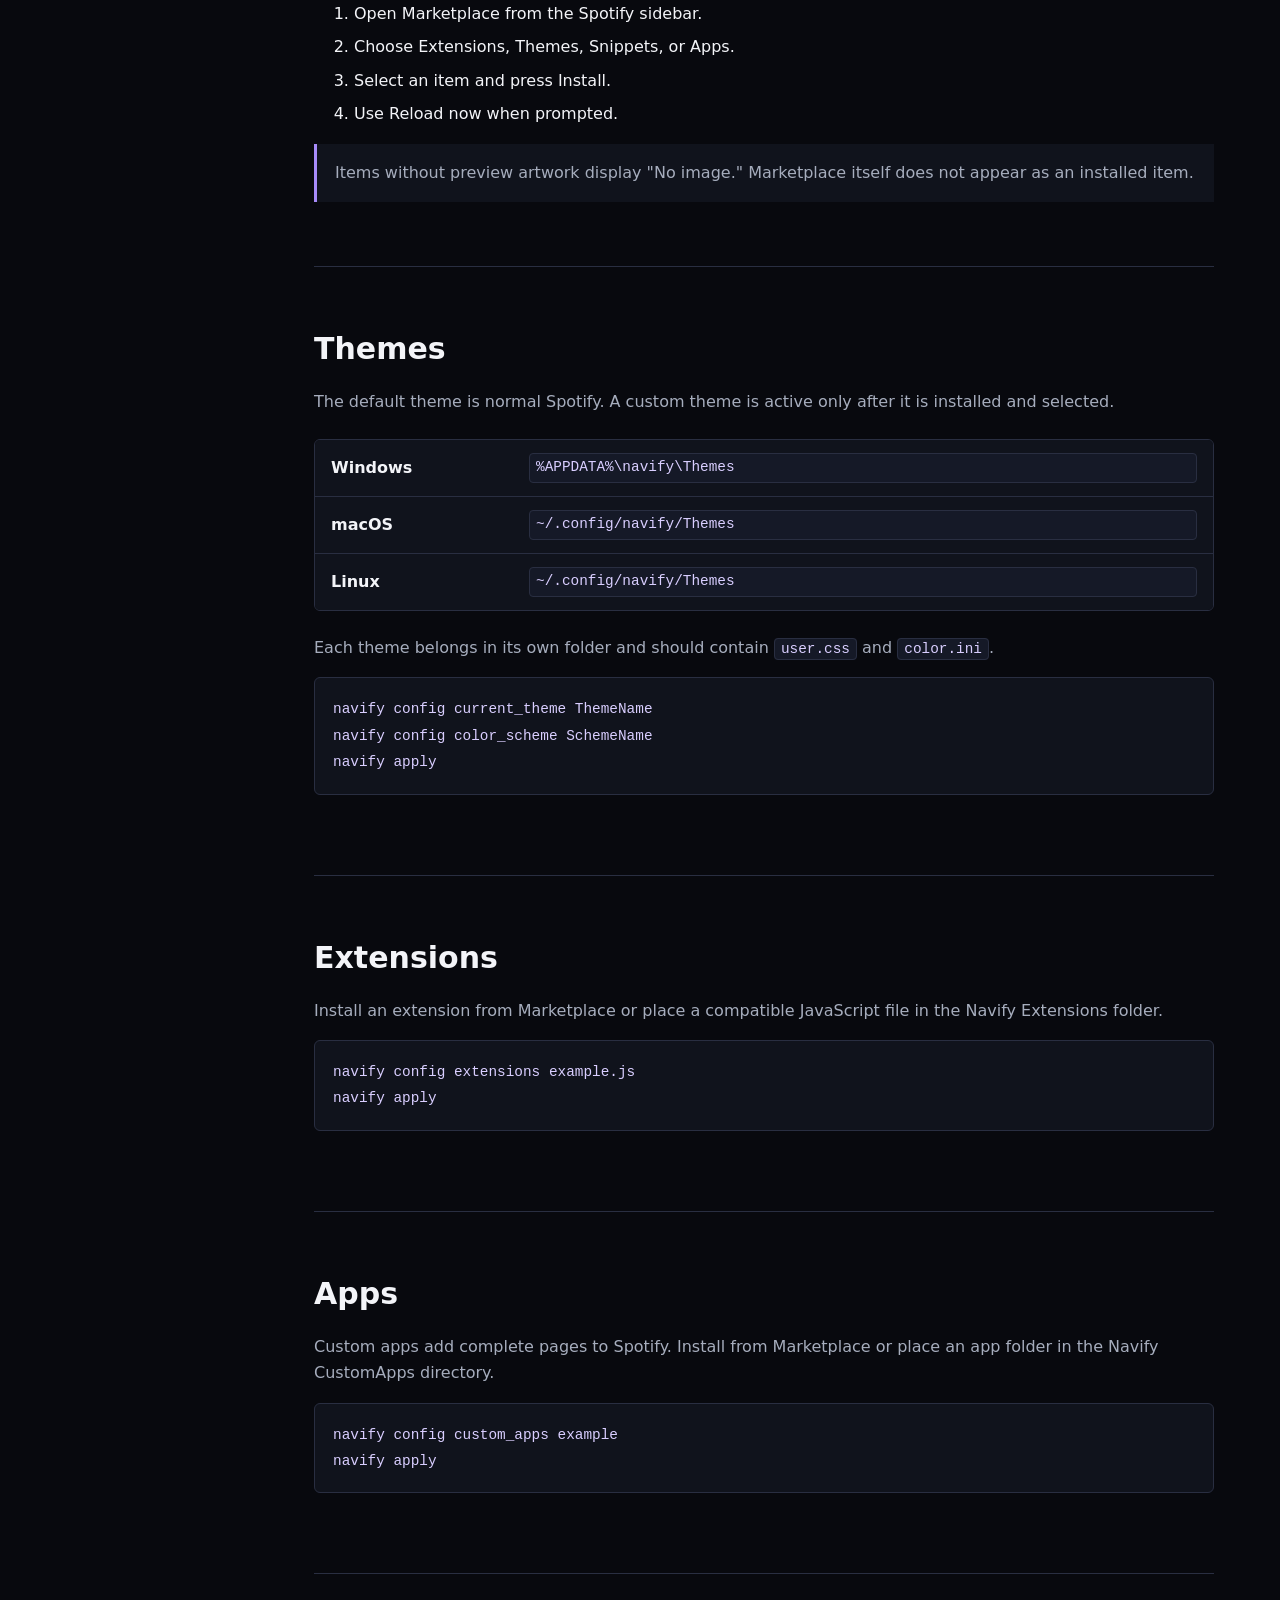
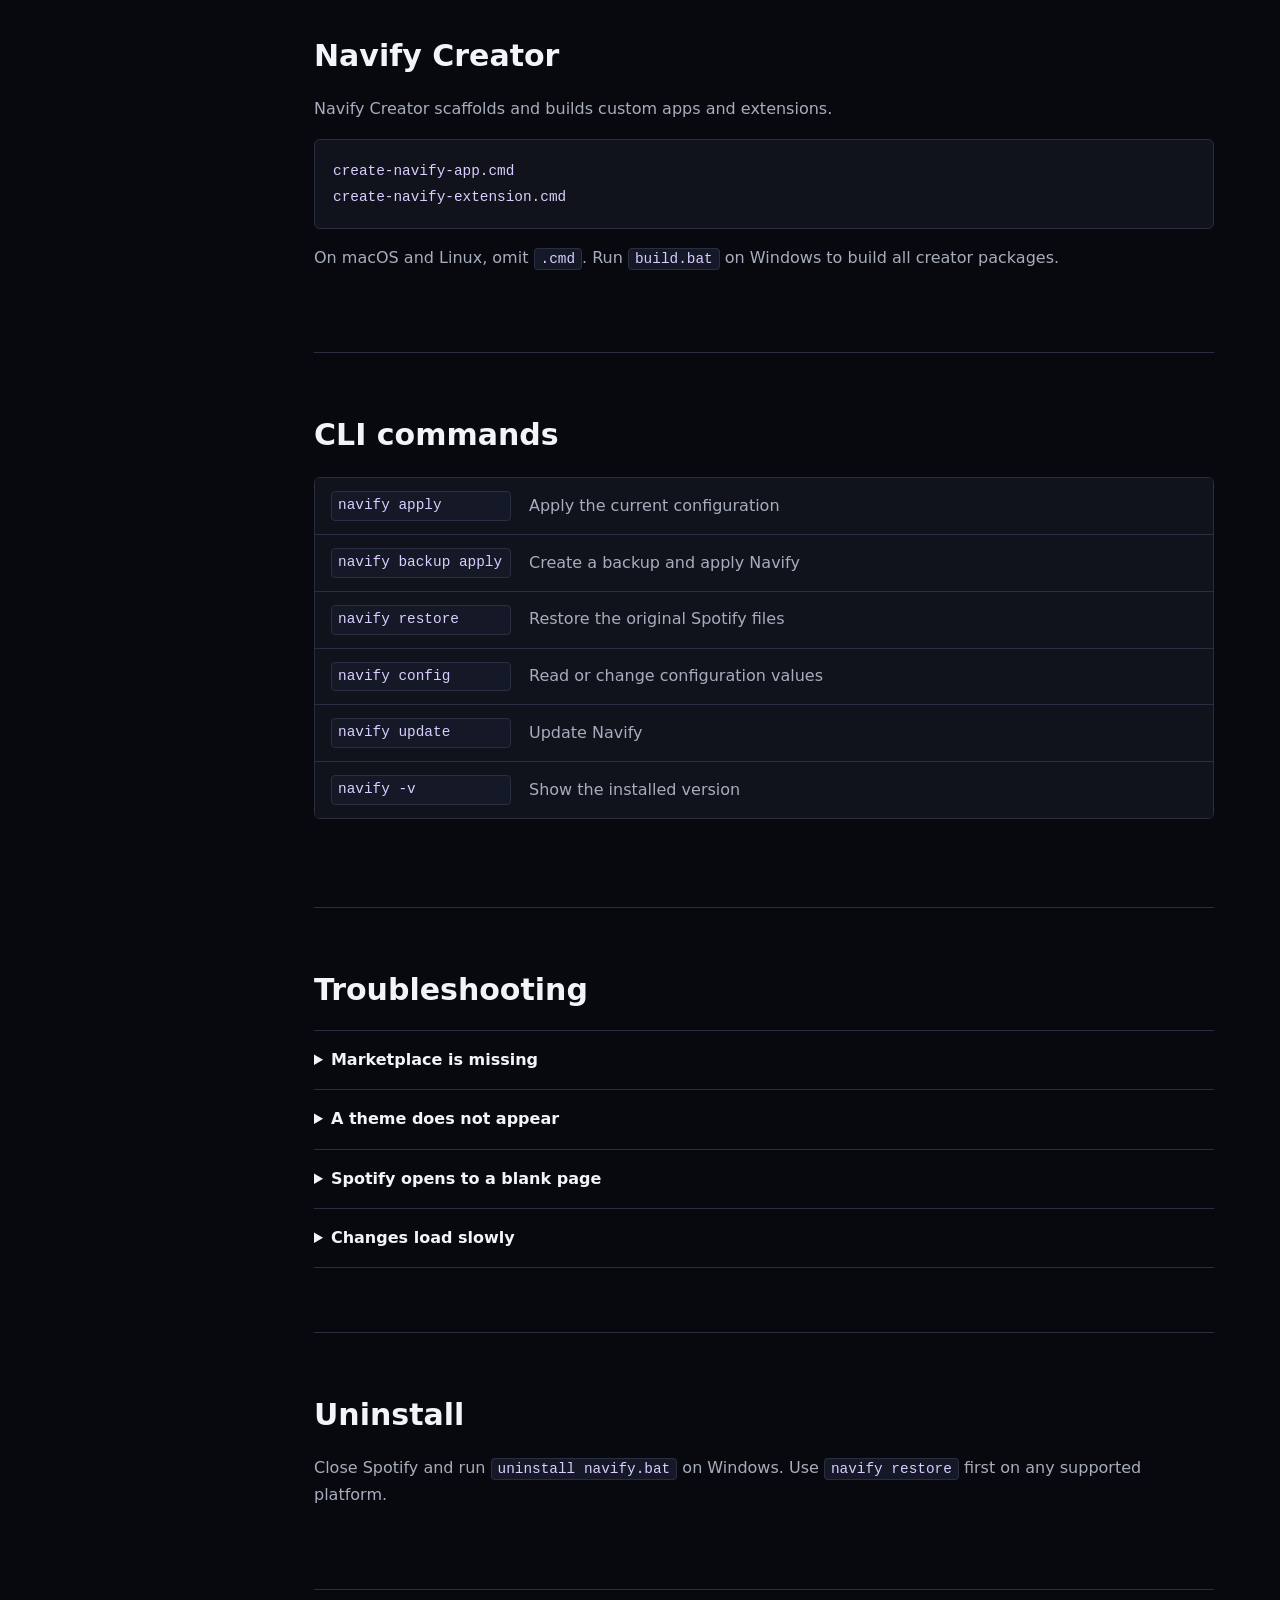
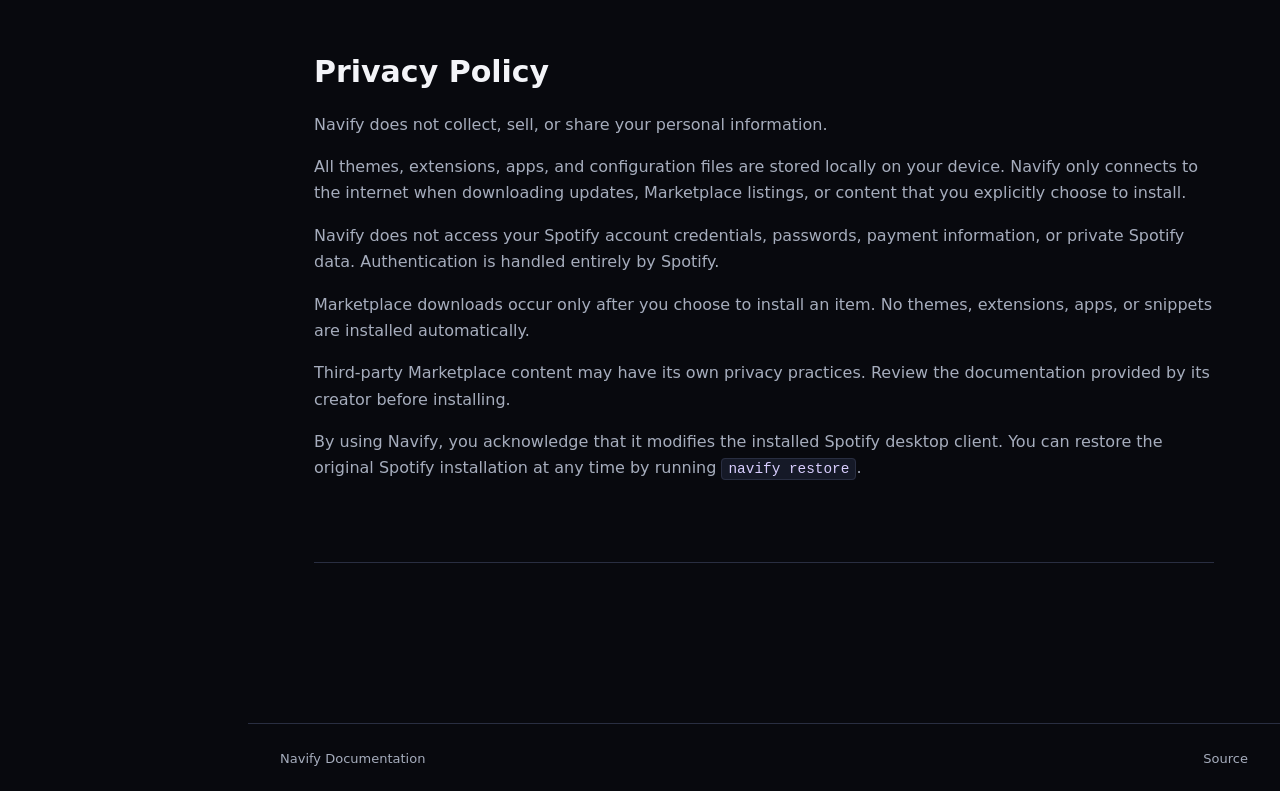
==== commit 9fcf0cbc: "Update index.html" ====
--- a/site/index.html
+++ b/site/index.html
@@ -1,64 +1,4 @@
-<!doctype html>
-<html lang="en">
-<head>
-  <meta charset="UTF-8">
-  <meta name="viewport" content="width=device-width, initial-scale=1">
-  <meta name="description" content="Official Navify documentation">
-  <meta name="theme-color" content="#08090e">
-  <title>Navify Docs</title>
-  <link rel="icon" href="assets/logo.png">
-  <link rel="stylesheet" href="styles.css">
-  <script src="script.js" defer></script>
-</head>
-<body>
-  <header>
-    <button id="menu" aria-label="Open navigation" aria-expanded="false">&#9776;</button>
-    <a class="brand" href="#overview"><img src="assets/logo.png" alt="" width="30" height="30">Navify Docs</a>
-    <label class="search"><span>&#9906;</span><input id="search" type="search" placeholder="Search documentation"><kbd>Ctrl K</kbd></label>
-    <a class="github" href="https://github.com/Navify/navify-cli">GitHub</a>
-  </header>
-  <aside>
-    <nav>
-      <b>Start</b>
-      <a href="#overview">Overview</a>
-      <a href="#requirements">Requirements</a>
-      <a href="#installation">Installation</a>
-      <b>Customize</b>
-      <a href="#marketplace">Marketplace</a>
-      <a href="#themes">Themes</a>
-      <a href="#extensions">Extensions</a>
-      <a href="#apps">Apps</a>
-      <b>Develop</b>
-      <a href="#creator">Navify Creator</a>
-      <a href="#commands">CLI commands</a>
-      <a href="#troubleshooting">Troubleshooting</a>
-      <a href="#uninstall">Uninstall</a>
-      <b>Legal</b>
-      <a href="privacy.html">Privacy policy</a>
-    </nav>
-  </aside>
-  <main>
-    <section id="overview" data-search="overview navify spotify customize introduction">
-      <small>DOCUMENTATION</small>
-      <h1>Navify</h1>
-      <p class="lead">Customize Spotify desktop with themes, extensions, apps, snippets, and a built-in Marketplace.</p>
-      <p>Created by <a href="https://github.com/HitBoyXx23">HitBoyXx23</a>.</p>
-      <div class="note"><strong>Navify modifies the installed Spotify desktop client.</strong> It does not create a separate Spotify application.</div>
-      <div class="quick">
-        <a href="#installation"><strong>Install Navify</strong><span>Set up the CLI and Marketplace</span></a>
-        <a href="#themes"><strong>Add a theme</strong><span>Install and apply visual styles</span></a>
-        <a href="#creator"><strong>Build a project</strong><span>Create apps and extensions</span></a>
-      </div>
-    </section>
-    <section id="requirements" data-search="requirements spotify desktop windows macos linux">
-      <h2>Requirements</h2>
-      <ul>
-        <li>Spotify desktop installed from spotify.com</li>
-        <li>Spotify opened and signed in at least once</li>
-        <li>An internet connection for installation and Marketplace listings</li>
-        <li>PowerShell on Windows or a terminal on macOS and Linux</li>
-      </ul>
-    </section>
+<!doctype html> <html lang="en"> <head> <meta charset="UTF-8"> <meta name="viewport" content="width=device-width, initial-scale=1"> <meta name="description" content="Official Navify documentation"> <meta name="theme-color" content="#08090e"> <title>Navify Docs</title> <link rel="icon" href="assets/logo.png"> <link rel="stylesheet" href="styles.css"> <script src="script.js" defer></script> </head> <body> <header> <button id="menu" aria-label="Open navigation" aria-expanded="false">&#9776;</button> <a class="brand" href="#overview"> <img src="assets/logo.png" alt="" width="30" height="30"> Navify Docs </a> <label class="search"> <span>&#9906;</span> <input id="search" type="search" placeholder="Search documentation"> <kbd>Ctrl K</kbd> </label> <a class="github" href="https://github.com/Navify/navify-cli">GitHub</a> </header> <aside> <nav> <b>Start</b> <a href="#overview">Overview</a> <a href="#requirements">Requirements</a> <a href="#installation">Installation</a> <b>Customize</b> <a href="#marketplace">Marketplace</a> <a href="#themes">Themes</a> <a href="#extensions">Extensions</a> <a href="#apps">Apps</a> <b>Develop</b> <a href="#creator">Navify Creator</a> <a href="#commands">CLI commands</a> <a href="#troubleshooting">Troubleshooting</a> <a href="#uninstall">Uninstall</a> <a href="#privacy">Privacy Policy</a> </nav> </aside> <main> <section id="overview" data-search="overview navify spotify customize introduction"> <small>DOCUMENTATION</small> <h1>Navify</h1> <p class="lead">Customize Spotify desktop with themes, extensions, apps, snippets, and a built-in Marketplace.</p> <div class="note"> <strong>Navify modifies the installed Spotify desktop client.</strong> It does not create a separate Spotify application. </div> <div class="quick"> <a href="#installation"> <strong>Install Navify</strong> <span>Set up the CLI and Marketplace</span> </a> <a href="#themes"> <strong>Add a theme</strong> <span>Install and apply visual styles</span> </a> <a href="#creator"> <strong>Build a project</strong> <span>Create apps and extensions</span> </a> </div> </section> <section id="requirements" data-search="requirements spotify desktop windows macos linux"> <h2>Requirements</h2> <ul> <li>Spotify desktop installed from spotify.com</li> <li>Spotify opened and signed in at least once</li> <li>An internet connection for installation and Marketplace listings</li> <li>PowerShell on Windows or a terminal on macOS and Linux</li> </ul> </section>
     <section id="installation" data-search="installation setup windows macos linux powershell">
       <h2>Installation</h2>
       <div class="tabs">
@@ -68,30 +8,59 @@
           <button data-tab="linux">Linux</button>
         </div>
         <div class="panel active" data-panel="windows">
-          <ol><li>Close Spotify completely.</li><li>Download the latest Navify release.</li><li>Run <code>install.bat</code>.</li><li>Open Spotify after installation completes.</li></ol>
+          <ol>
+            <li>Close Spotify completely.</li>
+            <li>Download the latest Navify release.</li>
+            <li>Run <code>install.bat</code>.</li>
+            <li>Open Spotify after installation completes.</li>
+          </ol>
           <p>If PowerShell blocks an npm command, run its <code>.cmd</code> version, such as <code>create-navify-app.cmd</code>.</p>
         </div>
         <div class="panel" data-panel="macos">
-          <ol><li>Close Spotify completely.</li><li>Open Terminal in the Navify folder.</li><li>Run <code>chmod +x install.sh</code>.</li><li>Run <code>./install.sh</code> and reopen Spotify.</li></ol>
+          <ol>
+            <li>Close Spotify completely.</li>
+            <li>Open Terminal in the Navify folder.</li>
+            <li>Run <code>chmod +x install.sh</code>.</li>
+            <li>Run <code>./install.sh</code> and reopen Spotify.</li>
+          </ol>
         </div>
         <div class="panel" data-panel="linux">
-          <ol><li>Close Spotify completely.</li><li>Open a terminal in the Navify folder.</li><li>Run <code>chmod +x install.sh</code>.</li><li>Run <code>./install.sh</code> and reopen Spotify.</li></ol>
+          <ol>
+            <li>Close Spotify completely.</li>
+            <li>Open a terminal in the Navify folder.</li>
+            <li>Run <code>chmod +x install.sh</code>.</li>
+            <li>Run <code>./install.sh</code> and reopen Spotify.</li>
+          </ol>
         </div>
       </div>
     </section>
     <section id="marketplace" data-search="marketplace install themes snippets apps extensions reload">
       <h2>Marketplace</h2>
       <p>Marketplace becomes available inside Spotify after Navify is installed and applied. Catalog items are never installed automatically.</p>
-      <ol><li>Open Marketplace from the Spotify sidebar.</li><li>Choose Extensions, Themes, Snippets, or Apps.</li><li>Select an item and press Install.</li><li>Use Reload now when prompted.</li></ol>
+      <ol>
+        <li>Open Marketplace from the Spotify sidebar.</li>
+        <li>Choose Extensions, Themes, Snippets, or Apps.</li>
+        <li>Select an item and press Install.</li>
+        <li>Use Reload now when prompted.</li>
+      </ol>
       <div class="note">Items without preview artwork display "No image." Marketplace itself does not appear as an installed item.</div>
     </section>
     <section id="themes" data-search="themes folder path roaming config scheme apply default spotify">
       <h2>Themes</h2>
       <p>The default theme is normal Spotify. A custom theme is active only after it is installed and selected.</p>
       <div class="table">
-        <div><strong>Windows</strong><code>%APPDATA%\navify\Themes</code></div>
-        <div><strong>macOS</strong><code>~/.config/navify/Themes</code></div>
-        <div><strong>Linux</strong><code>~/.config/navify/Themes</code></div>
+        <div>
+          <strong>Windows</strong>
+          <code>%APPDATA%\navify\Themes</code>
+        </div>
+        <div>
+          <strong>macOS</strong>
+          <code>~/.config/navify/Themes</code>
+        </div>
+        <div>
+          <strong>Linux</strong>
+          <code>~/.config/navify/Themes</code>
+        </div>
       </div>
       <p>Each theme belongs in its own folder and should contain <code>user.css</code> and <code>color.ini</code>.</p>
       <pre><code>navify config current_theme ThemeName
@@ -120,27 +89,72 @@
     <section id="commands" data-search="commands cli apply backup restore config update">
       <h2>CLI commands</h2>
       <div class="table">
-        <div><code>navify apply</code><span>Apply the current configuration</span></div>
-        <div><code>navify backup apply</code><span>Create a backup and apply Navify</span></div>
-        <div><code>navify restore</code><span>Restore the original Spotify files</span></div>
-        <div><code>navify config</code><span>Read or change configuration values</span></div>
-        <div><code>navify update</code><span>Update Navify</span></div>
-        <div><code>navify -v</code><span>Show the installed version</span></div>
+        <div>
+          <code>navify apply</code>
+          <span>Apply the current configuration</span>
+        </div>
+        <div>
+          <code>navify backup apply</code>
+          <span>Create a backup and apply Navify</span>
+        </div>
+        <div>
+          <code>navify restore</code>
+          <span>Restore the original Spotify files</span>
+        </div>
+        <div>
+          <code>navify config</code>
+          <span>Read or change configuration values</span>
+        </div>
+        <div>
+          <code>navify update</code>
+          <span>Update Navify</span>
+        </div>
+        <div>
+          <code>navify -v</code>
+          <span>Show the installed version</span>
+        </div>
       </div>
     </section>
     <section id="troubleshooting" data-search="troubleshooting fix missing blank slow theme reload">
       <h2>Troubleshooting</h2>
-      <details><summary>Marketplace is missing</summary><p>Close Spotify, run <code>marketplace.bat</code>, choose Enable, and reopen Spotify after Navify applies.</p></details>
-      <details><summary>A theme does not appear</summary><p>Confirm it has its own folder containing <code>user.css</code> and <code>color.ini</code>, then reload Marketplace.</p></details>
-      <details><summary>Spotify opens to a blank page</summary><p>Run <code>navify restore</code>, update Spotify, open it once, close it, and install Navify again.</p></details>
-      <details><summary>Changes load slowly</summary><p>Disable unused apps, extensions, and animated themes, then apply Navify again.</p></details>
+      <details>
+        <summary>Marketplace is missing</summary>
+        <p>Close Spotify, run <code>marketplace.bat</code>, choose Enable, and reopen Spotify after Navify applies.</p>
+      </details>
+      <details>
+        <summary>A theme does not appear</summary>
+        <p>Confirm it has its own folder containing <code>user.css</code> and <code>color.ini</code>, then reload Marketplace.</p>
+      </details>
+      <details>
+        <summary>Spotify opens to a blank page</summary>
+        <p>Run <code>navify restore</code>, update Spotify, open it once, close it, and install Navify again.</p>
+      </details>
+      <details>
+        <summary>Changes load slowly</summary>
+        <p>Disable unused apps, extensions, and animated themes, then apply Navify again.</p>
+      </details>
     </section>
     <section id="uninstall" data-search="uninstall remove restore">
       <h2>Uninstall</h2>
       <p>Close Spotify and run <code>uninstall navify.bat</code> on Windows. Use <code>navify restore</code> first on any supported platform.</p>
     </section>
-    <div id="empty" hidden><h2>No results</h2><p>Try a different search term.</p></div>
+    <section id="privacy" data-search="privacy policy data telemetry analytics information collection">
+      <h2>Privacy Policy</h2>
+      <p>Navify does not collect, sell, or share your personal information.</p>
+      <p>All themes, extensions, apps, and configuration files are stored locally on your device. Navify only connects to the internet when downloading updates, Marketplace listings, or content that you explicitly choose to install.</p>
+      <p>Navify does not access your Spotify account credentials, passwords, payment information, or private Spotify data. Authentication is handled entirely by Spotify.</p>
+      <p>Marketplace downloads occur only after you choose to install an item. No themes, extensions, apps, or snippets are installed automatically.</p>
+      <p>Third-party Marketplace content may have its own privacy practices. Review the documentation provided by its creator before installing.</p>
+      <p>By using Navify, you acknowledge that it modifies the installed Spotify desktop client. You can restore the original Spotify installation at any time by running <code>navify restore</code>.</p>
+    </section>
+    <div id="empty" hidden>
+      <h2>No results</h2>
+      <p>Try a different search term.</p>
+    </div>
   </main>
-  <footer><span>Navify Documentation</span><span><a href="privacy.html">Privacy</a> &middot; <a href="https://github.com/Navify/docs">Source</a></span></footer>
+  <footer>
+    <span>Navify Documentation</span>
+    <a href="https://github.com/Navify/docs">Source</a>
+  </footer>
 </body>
 </html>
